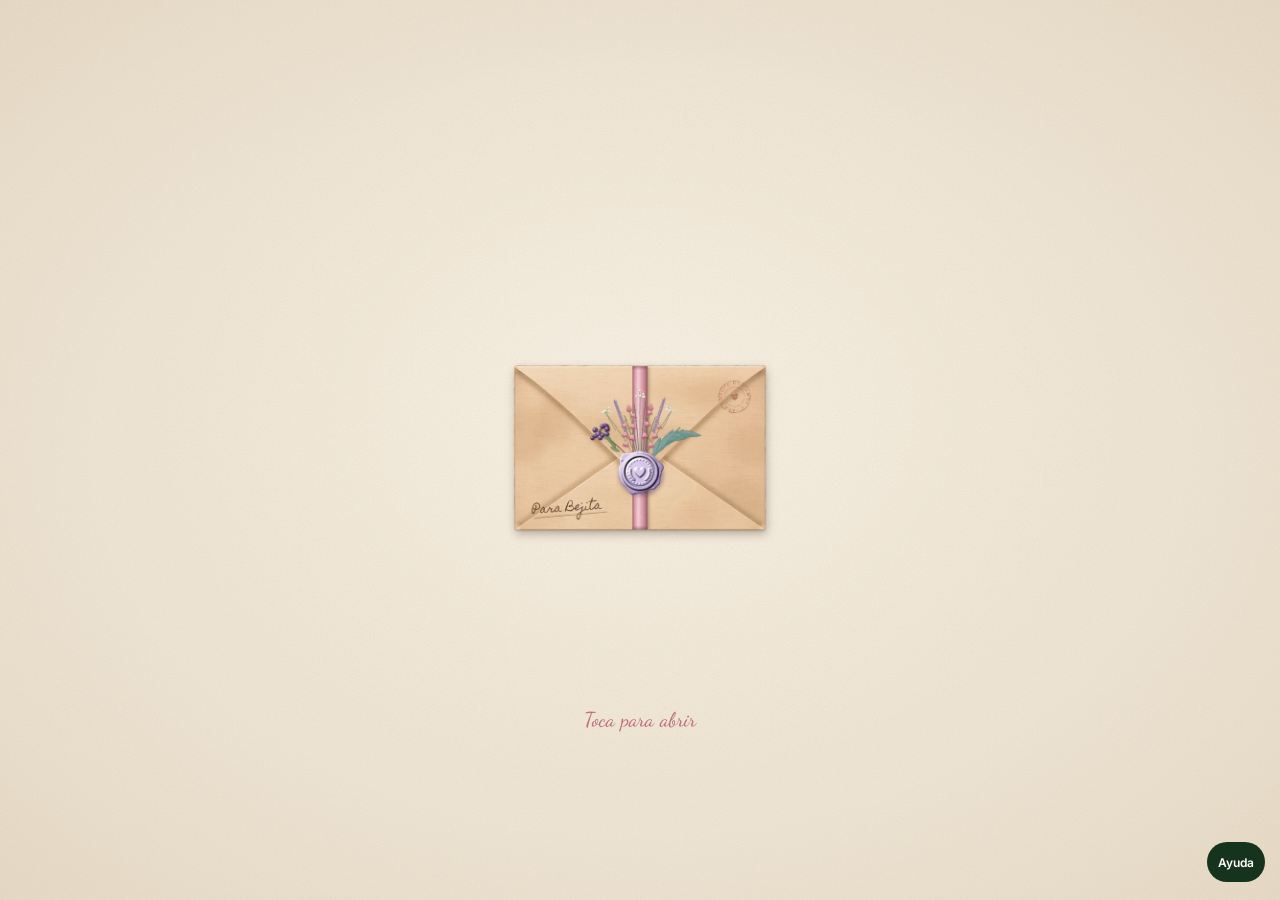
==== index.html @ 20ec3205 "Mixtape para Bejita: sitio listo y optimizado para teléfono Micrositio de regalo (HTML/CSS/JS sin co" ====
<!doctype html>
<html lang="es">
<head>
  <meta charset="utf-8">
  <meta name="viewport" content="width=device-width, initial-scale=1, viewport-fit=cover">
  <title>Canciones para ti</title>
  <meta name="description" content="Un mixtape para Bejita">
  <meta name="theme-color" content="#EFE5D3">
  <!-- Vista previa para WhatsApp y redes (los rastreadores no ejecutan JS, por eso va aquí) -->
  <meta property="og:type" content="website">
  <meta property="og:title" content="Canciones para ti 💌">
  <meta property="og:description" content="Un mixtape para Bejita">
  <meta property="og:image" content="img/og-image.jpg">
  <meta property="og:image:width" content="1200">
  <meta property="og:image:height" content="630">
  <link rel="icon" href="data:image/svg+xml,%3Csvg xmlns='http://www.w3.org/2000/svg' viewBox='0 0 32 32'%3E%3Cpath fill='%23F7A8C0' d='M16 28.5S3.5 21 3.5 11.8A6.8 6.8 0 0 1 16 8.1a6.8 6.8 0 0 1 12.5 3.7C28.5 21 16 28.5 16 28.5z'/%3E%3C/svg%3E">
  <link rel="stylesheet" href="css/styles.css">
</head>
<body data-screen="LOADING">

  <!-- MAIN: montada desde el inicio, debajo de todo -->
  <main class="main" id="main" inert aria-hidden="true">
    <div class="room" id="room" aria-hidden="true"></div>
    <section class="card" id="card" aria-labelledby="title">
      <div class="card__inner">
        <span class="arc arc--tl" aria-hidden="true"></span>
        <p class="eyebrow" id="eyebrow"></p>
        <h1 class="title" id="title"></h1>

        <div class="cassette" id="cassette" role="button" tabindex="0" aria-pressed="false">
          <!-- capas: interior (cinta) → carretes que giran → carcasa con el vidrio de la ventana -->
          <img class="cassette__inside" id="cassetteInside" alt="" decoding="async" draggable="false">
          <img class="reel reel--l" id="reelL" alt="" decoding="async" draggable="false">
          <img class="reel reel--r" id="reelR" alt="" decoding="async" draggable="false">
          <img class="cassette__img" id="cassetteImg" alt="" decoding="async" draggable="false">
        </div>

        <div class="bottom">
          <div class="tracks">
            <ol class="tracklist" id="tracklist"></ol>
            <p class="status" id="status" aria-live="polite"></p>
          </div>
          <div class="side">
            <aside class="note" aria-labelledby="noteLabel">
              <span class="washi" aria-hidden="true"></span>
              <p class="label note__label" id="noteLabel"></p>
              <div class="note__body" id="noteBody"></div>
            </aside>
          </div>
        </div>

        <!-- Secciones de amor: razones, futuro y promesa (se construyen desde config.js) -->
        <div class="love" id="love"></div>

        <div class="card__footer">
          <button class="finish" id="finish" type="button"></button>
        </div>
        <span class="arc arc--br" aria-hidden="true"></span>
      </div>
    </section>
  </main>

  <!-- ENVELOPE -->
  <section class="envelope" id="envelope" role="button" tabindex="-1">
    <div class="envelope__wrap" id="envWrap">
      <div class="envelope__float" id="envFloat">
        <img class="envelope__img envelope__img--closed" id="envClosed" alt="" decoding="async" draggable="false">
        <img class="envelope__img envelope__img--open" id="envOpen" alt="" decoding="async" draggable="false">
      </div>
    </div>
    <p class="tap tap--open" id="tapOpen" aria-hidden="true"></p>
  </section>

  <!-- Muro de flores (se crea y se destruye desde JS) -->
  <div class="wall-host" id="wallHost"></div>

  <!-- PANEL "Hay más aquí" -->
  <div class="panel" id="panel" role="dialog" aria-modal="true" hidden>
    <div class="panel__scroll" id="panelScroll">
      <button class="letter-card" id="letterCard" type="button">
        <span class="label letter-card__label" id="letterLabel"></span>
        <span class="letter-card__title" id="letterTitle"></span>
        <span class="letter-card__sub" id="letterSub"></span>
        <span class="letter-card__from" id="letterFrom"></span>
      </button>

      <div class="voice" id="voice" hidden>
        <button class="voice__btn" id="voiceBtn" type="button">
          <svg class="i-play" viewBox="0 0 10 12" width="12" height="14" aria-hidden="true"><path d="M0 0L10 6L0 12Z" fill="currentColor"/></svg>
          <svg class="i-pause" viewBox="0 0 10 12" width="12" height="14" aria-hidden="true"><rect width="3.4" height="12" rx="1" fill="currentColor"/><rect x="6.6" width="3.4" height="12" rx="1" fill="currentColor"/></svg>
        </button>
        <span class="voice__text">
          <span class="voice__title" id="voiceTitle"></span>
          <span class="voice__hint" id="voiceHint"></span>
        </span>
        <span class="wave" id="wave" aria-hidden="true"></span>
        <span class="voice__time" id="voiceTime">0:15</span>
      </div>

      <section class="bouquet" id="bouquet" aria-labelledby="bouquetTitle">
        <h2 class="bouquet__title" id="bouquetTitle"></h2>
        <p class="label bouquet__from" id="bouquetFrom"></p>
        <div class="bouquet__rise" id="bouquetRise">
          <img class="bouquet__img" id="bouquetImg" alt="" decoding="async" draggable="false">
        </div>
      </section>

      <section class="player" id="player">
        <img class="player__cover" id="playerCover" alt="" decoding="async">
        <div class="player__text">
          <p class="player__title" id="playerTitle"></p>
          <p class="player__artist" id="playerArtist"></p>
          <div class="player__progress">
            <div class="seek" id="seek" role="slider" tabindex="0" aria-valuemin="0" aria-valuemax="0" aria-valuenow="0">
              <span class="seek__fill" id="seekFill"></span>
            </div>
            <span class="player__time" id="playerTime">0:00</span>
          </div>
        </div>
        <div class="player__controls">
          <svg class="player__icon" viewBox="0 0 20 20" width="20" height="20" aria-hidden="true"><circle cx="10" cy="10" r="9" fill="none" stroke="#fff" stroke-width="1.4"/><path d="M6 10.4l2.6 2.5L14 7.6" fill="none" stroke="#fff" stroke-width="1.6" stroke-linecap="round" stroke-linejoin="round"/></svg>
          <svg class="player__icon" viewBox="0 0 20 20" width="20" height="20" aria-hidden="true"><circle cx="4" cy="10" r="1.7" fill="#fff"/><circle cx="10" cy="10" r="1.7" fill="#fff"/><circle cx="16" cy="10" r="1.7" fill="#fff"/></svg>
          <button class="player__play" id="playerPlay" type="button">
            <svg class="i-play" viewBox="0 0 10 12" width="11" height="13" aria-hidden="true"><path d="M0 0L10 6L0 12Z" fill="currentColor"/></svg>
            <svg class="i-pause" viewBox="0 0 10 12" width="11" height="13" aria-hidden="true"><rect width="3.4" height="12" rx="1" fill="currentColor"/><rect x="6.6" width="3.4" height="12" rx="1" fill="currentColor"/></svg>
          </button>
        </div>
        <svg class="player__badge" viewBox="0 0 14 14" width="14" height="14" aria-hidden="true"><path d="M5 10.6V2.4l7-1.4v8" fill="none" stroke="#fff" stroke-width="1.3" stroke-linejoin="round"/><ellipse cx="3.4" cy="10.8" rx="2" ry="1.6" fill="#fff"/><ellipse cx="10.4" cy="9.4" rx="2" ry="1.6" fill="#fff"/></svg>
      </section>

      <div class="video" id="video" hidden></div>
    </div>
  </div>

  <!-- Letra en español, sincronizada con la canción (se llena en js/letra.js) -->
  <section class="lyrics" id="lyrics" aria-live="off">
    <svg class="lyrics__note" viewBox="0 0 24 24" width="22" height="22" aria-hidden="true"><path d="M9 17.5V5.2l10-2v11.6" fill="none" stroke="currentColor" stroke-width="1.6" stroke-linejoin="round"/><ellipse cx="6.6" cy="17.6" rx="2.9" ry="2.3" fill="currentColor"/><ellipse cx="16.6" cy="15" rx="2.9" ry="2.3" fill="currentColor"/></svg>
    <p class="lyrics__text" id="lyricsText"></p>
    <p class="lyrics__echo" id="lyricsEcho"></p>
    <span class="lyrics__bar" id="lyricsBar" aria-hidden="true"></span>
  </section>

  <!-- Flotantes -->
  <button class="heart" id="heart" type="button" aria-haspopup="dialog" aria-controls="panel" aria-expanded="false">
    <svg viewBox="0 0 32 32" width="20" height="20" aria-hidden="true"><path fill="currentColor" d="M16 28.5S3.5 21 3.5 11.8A6.8 6.8 0 0 1 16 8.1a6.8 6.8 0 0 1 12.5 3.7C28.5 21 16 28.5 16 28.5z"/></svg>
  </button>
  <button class="pill" id="pill" type="button" aria-haspopup="dialog" aria-controls="panel"></button>
  <div class="help" id="help">
    <div class="help__bubble" id="helpBubble" role="tooltip" hidden></div>
    <button class="help__btn" id="helpBtn" type="button" aria-expanded="false" aria-controls="helpBubble"></button>
  </div>

  <!-- Modal de la carta -->
  <div class="modal" id="modal" role="dialog" aria-modal="true" aria-labelledby="modalTitle" hidden>
    <div class="modal__overlay" id="modalOverlay"></div>
    <article class="modal__sheet" id="modalSheet">
      <button class="modal__close" id="modalClose" type="button">
        <svg viewBox="0 0 16 16" width="16" height="16" aria-hidden="true"><path d="M3 3l10 10M13 3L3 13" stroke="currentColor" stroke-width="1.6" stroke-linecap="round"/></svg>
      </button>
      <h2 class="modal__title" id="modalTitle"></h2>
      <div class="modal__body" id="modalBody"></div>
      <p class="modal__sign" id="modalSign"></p>
    </article>
  </div>

  <script src="js/config.js"></script>
  <script src="js/letra.js"></script>
  <script src="js/vendor/gsap.min.js"></script>
  <script src="js/main.js"></script>
</body>
</html>
---- css/styles.css ----
/* ==========================================================================
   Canciones para ti — micrositio "mixtape"
   ========================================================================== */

/* Tipografías incluidas en el sitio (licencia OFL): carga rápida y sin depender de servidores externos */
@font-face {
  font-family: "Inter";
  font-style: normal;
  font-weight: 400 700;
  font-display: swap;
  src: url("../fonts/inter-var.woff2") format("woff2");
}
@font-face {
  font-family: "Newsreader";
  font-style: normal;
  font-weight: 500 600;
  font-display: swap;
  src: url("../fonts/newsreader.woff2") format("woff2");
}
@font-face {
  font-family: "Newsreader";
  font-style: italic;
  font-weight: 400;
  font-display: swap;
  src: url("../fonts/newsreader-italic.woff2") format("woff2");
}
@font-face {
  font-family: "Dancing Script";
  font-style: normal;
  font-weight: 500;
  font-display: swap;
  src: url("../fonts/dancing-script-500.woff2") format("woff2");
}

:root {
  /* Pantalla del sobre */
  --c-envelope-bg:     #EFE5D3;
  --c-tap:             #B5536A;

  /* Tarjeta de papel */
  --c-paper:           #FCF3E1;
  --c-paper-lines:     rgba(150, 120, 80, .035);
  --c-ink:             #1F2A22;
  --c-ink-soft:        #6E665C;
  --c-rule:            #E6DDCB;
  --c-note:            #FAE9BF;
  --c-washi:           #FEF0D6;
  --c-green:           #1F3A2A;
  --c-green-help:      #16331D;

  /* Botones flotantes */
  --c-heart-bg:        #5A1D2E;
  --c-heart-icon:      #F7A8C0;
  --c-pill:            #F9CEDB;
  --c-pill-text:       #4A2A33;

  /* Panel lateral */
  --c-panel-frame:     #312324;
  --c-panel-card:      #ECE2D5;
  --c-panel-card-edge: #D9CDBC;
  --c-panel-pill:      #F2E8D9;
  --c-wave-on:         #2E4A36;
  --c-wave-off:        #C9CDBB;
  --c-plum-center:     #402033;
  --c-plum-edge:       #170717;
  --c-plum-sub:        #A88C99;
  --c-player:          #0E5468;

  /* Sombras */
  --sh-card:   0 0 40px rgba(120, 70, 60, .15);
  --sh-panel:  0 24px 60px rgba(20, 8, 12, .45);
  --sh-float:  0 4px 12px rgba(60, 20, 30, .30);
  --sh-note:   0 2px 6px rgba(120, 90, 40, .10);

  /* Hover: fondo 8% más claro */
  --c-green-hover:      #314A3B;
  --c-green-help-hover: #28432F;

  --focus: #E58FAA;

  --f-serif:  "Newsreader", "Source Serif 4", Georgia, "Times New Roman", serif;
  --f-sans:   "Inter", system-ui, -apple-system, "Segoe UI", Roboto, sans-serif;
  --f-script: "Dancing Script", "Brush Script MT", cursive;

  /* Ruido SVG (feTurbulence, baseFrequency .9) a distintas opacidades */
  --noise-paper: url("data:image/svg+xml,%3Csvg xmlns='http://www.w3.org/2000/svg' width='180' height='180'%3E%3Cfilter id='n'%3E%3CfeTurbulence type='fractalNoise' baseFrequency='0.9' numOctaves='2' stitchTiles='stitch'/%3E%3CfeColorMatrix values='0 0 0 0 0 0 0 0 0 0 0 0 0 0 0 0 0 0 2.2 -0.6'/%3E%3C/filter%3E%3Crect width='100%25' height='100%25' filter='url(%23n)' opacity='0.03'/%3E%3C/svg%3E");
  --noise-note:  url("data:image/svg+xml,%3Csvg xmlns='http://www.w3.org/2000/svg' width='180' height='180'%3E%3Cfilter id='n'%3E%3CfeTurbulence type='fractalNoise' baseFrequency='0.9' numOctaves='2' stitchTiles='stitch'/%3E%3CfeColorMatrix values='0 0 0 0 0 0 0 0 0 0 0 0 0 0 0 0 0 0 2.2 -0.6'/%3E%3C/filter%3E%3Crect width='100%25' height='100%25' filter='url(%23n)' opacity='0.04'/%3E%3C/svg%3E");
  --noise-env:   url("data:image/svg+xml,%3Csvg xmlns='http://www.w3.org/2000/svg' width='180' height='180'%3E%3Cfilter id='n'%3E%3CfeTurbulence type='fractalNoise' baseFrequency='0.9' numOctaves='2' stitchTiles='stitch'/%3E%3CfeColorMatrix values='0 0 0 0 0 0 0 0 0 0 0 0 0 0 0 0 0 0 2.2 -0.6'/%3E%3C/filter%3E%3Crect width='100%25' height='100%25' filter='url(%23n)' opacity='0.025'/%3E%3C/svg%3E");

  --safe-b: env(safe-area-inset-bottom, 0px);
}

*, *::before, *::after { box-sizing: border-box; }

html, body { height: 100%; }

body {
  margin: 0;
  height: 100vh;
  height: 100dvh;
  overflow: hidden;
  background: var(--c-envelope-bg);
  color: var(--c-ink);
  font-family: var(--f-sans);
  -webkit-font-smoothing: antialiased;
  -webkit-tap-highlight-color: transparent;
  text-rendering: optimizeLegibility;
}

button {
  font: inherit;
  color: inherit;
  background: none;
  border: 0;
  padding: 0;
  margin: 0;
  cursor: pointer;
}

img { display: block; max-width: 100%; user-select: none; -webkit-user-drag: none; }

p { margin: 0; }

[hidden] { display: none !important; }

:focus { outline: none; }
:focus-visible { outline: 2px solid var(--focus); outline-offset: 2px; }

.label {
  font-family: var(--f-sans);
  font-weight: 600;
  font-size: 11px;
  letter-spacing: .18em;
  text-transform: uppercase;
}

.tap {
  margin: 0;
  font-family: var(--f-script);
  font-weight: 500;
  font-size: 20px;
  letter-spacing: .01em;
  white-space: nowrap;
  pointer-events: none;
}

/* ==========================================================================
   MAIN
   ========================================================================== */

.main {
  position: fixed;
  inset: 0;
  z-index: 1;
}

.room {
  position: fixed;
  inset: 0;
  background-color: #F0CBC0;
  background-size: cover;
  background-position: center;
  background-repeat: no-repeat;
}
.room::after {
  content: "";
  position: absolute;
  inset: 0;
  background: rgba(250, 225, 215, .08);
}

.card {
  position: fixed;
  top: 0;
  bottom: 0;
  left: 50%;
  translate: -50% 0;
  width: clamp(340px, 45vw, 720px);
  border-radius: 14px;
  background: var(--c-paper);
  box-shadow: var(--sh-card);
  overflow-y: auto;
  overflow-x: hidden;
  overscroll-behavior: contain;
  scrollbar-width: none;
  -webkit-overflow-scrolling: touch;
}
.card::-webkit-scrollbar { display: none; }

.card__inner {
  position: relative;
  min-height: 100%;
  overflow: hidden;
  /* abajo deja sitio a la franja de la letra: el botón final nunca queda tapado */
  padding: 6vh 5% calc(4vh + 84px);
  background:
    var(--noise-paper),
    repeating-linear-gradient(0deg, var(--c-paper-lines) 0 1px, transparent 1px 4px),
    radial-gradient(ellipse at 50% 0%, rgba(255, 252, 244, .9), rgba(255, 252, 244, 0) 60%),
    var(--c-paper);
}

.arc {
  position: absolute;
  width: 20%;
  aspect-ratio: 1;
  border: 1px solid var(--c-rule);
  border-radius: 50%;
  pointer-events: none;
}
.arc--tl { left: 0; top: 0; translate: -50% -50%; }
.arc--br { right: 0; bottom: 0; translate: 50% 50%; }

.eyebrow {
  position: relative;
  font-family: var(--f-sans);
  font-weight: 600;
  font-size: 11px;
  letter-spacing: .22em;
  text-transform: uppercase;
  color: var(--c-ink);
}

.title {
  position: relative;
  margin: 10px 0 0;
  font-family: var(--f-serif);
  font-weight: 500;
  font-size: clamp(36px, 3.2vw, 46px);
  letter-spacing: -.01em;
  line-height: 1.05;
  color: var(--c-ink);
}

/* Casete */
.cassette {
  position: relative;
  width: 70%;
  aspect-ratio: 1.36;
  margin: 22px auto 0;
  cursor: pointer;
  border-radius: 3.3% / 4.5%;
}
/* sombra en su propia capa (un filtro sobre el casete se recalcularía con cada vuelta de los carretes) */
.cassette::before {
  content: "";
  position: absolute;
  inset: 4% 3% 0;
  border-radius: inherit;
  box-shadow: 0 18px 28px -10px rgba(70, 60, 40, .42), 0 6px 12px -6px rgba(70, 60, 40, .22);
  pointer-events: none;
}
.cassette__img,
.cassette__inside {
  position: absolute;
  inset: 0;
  width: 100%;
  height: 100%;
  pointer-events: none;
}
.reel {
  position: absolute;
  top: 43%;
  width: 12.5%;
  aspect-ratio: 1;
  translate: -50% -50%;
  pointer-events: none;
  will-change: transform;
}
.reel--l { left: 33.5%; }
.reel--r { left: 66.5%; }

/* Bloque inferior */
.bottom {
  position: relative;
  margin-top: 36px;
  display: grid;
  grid-template-columns: 1.15fr .95fr;
  column-gap: 6%;
  align-items: start;
}

.tracklist {
  list-style: none;
  margin: 0;
  padding: 0;
  border-top: 1px solid var(--c-rule);
  border-bottom: 1px solid var(--c-rule);
}

.track {
  display: grid;
  grid-template-columns: 34px 1fr 36px;
  align-items: center;
  height: 60px;
  cursor: pointer;
}
.track + .track { border-top: 1px solid var(--c-rule); }

.track__n {
  font-family: var(--f-serif);
  font-style: italic;
  font-weight: 400;
  font-size: 17px;
  color: var(--c-ink);
}
.track__text { display: flex; flex-direction: column; gap: 2px; min-width: 0; }
.track__title {
  font-weight: 600;
  font-size: 14px;
  color: var(--c-ink);
  white-space: nowrap;
  overflow: hidden;
  text-overflow: ellipsis;
}
.track__artist {
  font-weight: 400;
  font-size: 12px;
  color: var(--c-ink-soft);
  white-space: nowrap;
  overflow: hidden;
  text-overflow: ellipsis;
}

.track__btn {
  width: 36px;
  height: 36px;
  border-radius: 50%;
  border: 1px solid var(--c-rule);
  display: grid;
  place-items: center;
  color: var(--c-ink);
  transition: background-color 150ms ease, border-color 150ms ease, color 150ms ease;
}
.track__btn .i-play { margin-left: 1px; }

.i-pause { display: none; }
.is-playing .i-play { display: none; }
.is-playing .i-pause { display: block; }

@media (hover: hover) {
  .track:hover .track__btn {
    background: var(--c-green);
    border-color: transparent;
    color: #fff;
  }
}
.track.is-playing .track__btn {
  background: var(--c-green);
  border-color: transparent;
  color: #fff;
}

.status {
  margin-top: 14px;
  font-weight: 500;
  font-size: 11px;
  color: var(--c-ink);
}

/* Nota adhesiva */
.side { display: flex; flex-direction: column; align-items: flex-start; }

.note {
  position: relative;
  width: 100%;
  padding: 22px 24px;
  border-radius: 2px 2px 2px 2px / 2px 2px 6px 2px;
  background:
    var(--noise-note),
    linear-gradient(170deg, rgba(255, 250, 230, .55), rgba(255, 250, 230, 0) 45%),
    linear-gradient(0deg, rgba(196, 150, 70, .08), rgba(196, 150, 70, 0) 30%),
    var(--c-note);
  box-shadow: var(--sh-note), inset 0 1px 0 rgba(255, 255, 255, .6);
}
/* esquina inferior derecha apenas levantada */
.note::after {
  content: "";
  position: absolute;
  right: 0;
  bottom: 0;
  width: 26px;
  height: 26px;
  background: linear-gradient(135deg, rgba(255, 255, 255, 0) 50%, rgba(214, 178, 106, .28) 50%, rgba(255, 244, 214, .9) 100%);
  border-radius: 0 0 2px 0;
  box-shadow: -2px -2px 5px rgba(150, 110, 40, .1);
  pointer-events: none;
}
.washi {
  position: absolute;
  top: -7px;
  left: 50%;
  translate: -50% 0;
  rotate: -1.5deg;
  width: 34%;
  height: 14px;
  background:
    repeating-linear-gradient(-45deg, rgba(232, 160, 176, .28) 0 2px, rgba(255, 255, 255, 0) 2px 7px),
    linear-gradient(180deg, rgba(255, 255, 255, .5), rgba(255, 255, 255, 0) 60%),
    var(--c-washi);
  opacity: .8;
  box-shadow: 0 1px 2px rgba(120, 90, 40, .08);
  clip-path: polygon(0 0, 100% 0, 96% 25%, 100% 50%, 96% 75%, 100% 100%, 0 100%, 4% 75%, 0 50%, 4% 25%);
}
.note__label { color: var(--c-ink); margin-bottom: 12px; }
.note__body p {
  font-family: var(--f-serif);
  font-style: italic;
  font-weight: 400;
  font-size: 20px;
  line-height: 1.45;
  color: var(--c-ink);
}
.note__body p + p { margin-top: 1.45em; }

.finish {
  margin-top: 24px;
  padding: 12px 22px;
  border-radius: 999px;
  background: var(--c-green);
  color: #fff;
  font-weight: 600;
  font-size: 11px;
  letter-spacing: .15em;
  text-transform: uppercase;
  transition: background-color 150ms ease;
}
@media (hover: hover) {
  .finish:hover { background: var(--c-green-hover); }
}

/* ==========================================================================
   ENVELOPE
   ========================================================================== */

.envelope {
  position: fixed;
  inset: 0;
  z-index: 20;
  background:
    var(--noise-env),
    radial-gradient(ellipse at 50% 46%, rgba(255, 250, 240, .55), rgba(255, 250, 240, 0) 55%),
    radial-gradient(ellipse at 50% 50%, rgba(160, 120, 80, 0) 60%, rgba(160, 120, 80, .1) 100%),
    var(--c-envelope-bg);
  cursor: pointer;
}
.envelope:focus-visible { outline-offset: -6px; }

.envelope__wrap {
  position: absolute;
  left: 50%;
  top: 49%;
  translate: -50% -50%;
  /* la especificación original usaba clamp(140px, 13.7vw, 240px); se agrandó para que se luzca el detalle */
  width: clamp(200px, 24vw, 420px);
  aspect-ratio: 4 / 3;
  opacity: 0;
}
.envelope__float { position: relative; width: 100%; height: 100%; }
.envelope__img { position: absolute; left: 0; width: 100%; pointer-events: none; }
.envelope__img--closed { top: 0; height: 100%; }
/* el sobre abierto es más alto (solapa levantada): comparte ancho y base con el cerrado */
.envelope__img--open { bottom: 0; height: auto; opacity: 0; }

.tap--open {
  position: absolute;
  left: 50%;
  top: 80%;
  translate: -50% -50%;
  color: var(--c-tap);
  opacity: 0;
}

/* ==========================================================================
   FLOWER WALL
   ========================================================================== */

.wall {
  position: fixed;
  inset: 0;
  z-index: 30;
  overflow: hidden;
  cursor: default;
}
.wall[role="button"] { cursor: pointer; }
.wall:focus-visible { outline-offset: -6px; }
.wall__inner { position: absolute; inset: 0; }
/* fondo rosado que cubre los huecos entre flores; se anima solo su opacidad (sin repintar) */
.wall__bg { position: absolute; inset: 0; background: rgb(231, 180, 188); opacity: 0; pointer-events: none; }
.flower {
  position: absolute;
  max-width: none;
  pointer-events: none;
}

.tap--reveal {
  position: absolute;
  left: 50%;
  top: 82%;
  translate: -50% -50%;
  z-index: 200;
  color: rgba(255, 255, 255, .8);
  /* sombra de la especificación + un contorno suave para que se lea sobre los pétalos */
  text-shadow: 0 1px 6px rgba(120, 40, 60, .35), 0 0 2px rgba(110, 30, 55, .55), 0 1px 12px rgba(110, 30, 55, .35);
  opacity: 0;
}

.wall__finale {
  position: absolute;
  left: 50%;
  top: 50%;
  translate: -50% -50%;
  z-index: 200;
  width: max-content;
  max-width: 90vw;
  text-align: center;
  color: #fff;
  font-family: var(--f-script);
  font-weight: 500;
  text-shadow: 0 0 2px rgba(100, 25, 50, .6), 0 1px 6px rgba(120, 40, 60, .5), 0 2px 22px rgba(90, 30, 50, .5);
  pointer-events: none;
  opacity: 0;
}
.wall__finale-1 { font-size: 34px; line-height: 1.2; }
.wall__finale-2 { margin-top: 6px; font-size: 18px; }

/* ==========================================================================
   LETRA SINCRONIZADA
   ========================================================================== */

.lyrics {
  position: fixed;
  left: 50%;
  bottom: calc(26px + var(--safe-b));
  translate: -50% 0;
  z-index: 35;
  width: min(600px, 42vw);
  min-height: 64px;
  display: grid;
  grid-template-columns: 24px 1fr;
  align-items: center;
  column-gap: 14px;
  padding: 14px 24px 18px 18px;
  border-radius: 14px;
  background:
    radial-gradient(ellipse at 22% 0%, rgba(231, 169, 186, .22), rgba(231, 169, 186, 0) 55%),
    radial-gradient(ellipse at 50% 120%, #2A1222, var(--c-plum-center) 70%);
  box-shadow:
    0 18px 40px rgba(30, 8, 18, .32),
    0 2px 6px rgba(30, 8, 18, .2),
    inset 0 0 0 1px rgba(233, 200, 142, .3),
    inset 0 1px 0 rgba(255, 255, 255, .08);
  color: #F6E9DF;
  opacity: 0;
  visibility: hidden;
  pointer-events: none;
}
/* filete dorado interior, como un marbete */
.lyrics::before {
  content: "";
  position: absolute;
  inset: 5px;
  border-radius: 10px;
  border: 1px solid rgba(233, 200, 142, .16);
  pointer-events: none;
}
.lyrics__note { grid-row: 1 / span 2; color: #E9C08E; opacity: .9; }
.lyrics__text { grid-column: 2; }
/* eco / coro: segunda línea, más pequeña y dorada */
.lyrics__echo {
  grid-column: 2;
  margin: 3px 0 0;
  font-family: var(--f-serif);
  font-style: italic;
  font-size: clamp(14px, 1.1vw, 16px);
  line-height: 1.3;
  color: rgba(233, 200, 142, .9);
  letter-spacing: .01em;
}
.lyrics__echo:empty { display: none; }
.lyrics__text {
  margin: 0;
  font-family: var(--f-serif);
  font-style: italic;
  font-weight: 400;
  font-size: clamp(17px, 1.45vw, 21px);
  line-height: 1.35;
  text-wrap: balance;
  /* el verso se "entinta" de izquierda a derecha mientras suena (--p lo mueve el JS) */
  background: linear-gradient(90deg, #FFF8F0 var(--p, 0%), rgba(246, 233, 223, .46) calc(var(--p, 0%) + 10%));
  -webkit-background-clip: text;
  background-clip: text;
  color: transparent;
  text-shadow: none;
  /* capa propia: al entintarse solo se repinta el verso, no la sombra ni el fondo de la franja */
  will-change: transform;
}
.lyrics__bar {
  position: absolute;
  left: 20px;
  right: 20px;
  bottom: 9px;
  height: 2px;
  border-radius: 2px;
  background: linear-gradient(90deg, #E7A9BA, #E9C88E);
  transform-origin: left center;
  transform: scaleX(0);
  opacity: .85;
}
.lyrics.is-paused .lyrics__text,
.lyrics.is-paused .lyrics__bar { opacity: .55; }

/* ==========================================================================
   FLOTANTES
   ========================================================================== */

.heart {
  position: fixed;
  left: 2%;
  bottom: calc(3.5% + var(--safe-b));
  z-index: 50;
  width: 48px;
  height: 48px;
  border-radius: 50%;
  display: grid;
  place-items: center;
  background: radial-gradient(circle at 35% 30%, #74304A, var(--c-heart-bg) 60%);
  color: var(--c-heart-icon);
  box-shadow: var(--sh-float), inset 0 1px 0 rgba(255, 255, 255, .14);
  opacity: 0;
  visibility: hidden;
  transition: scale 150ms ease;
}

.pill {
  position: fixed;
  left: calc(2% + 48px + 12px);
  bottom: calc(3.5% + 1px + var(--safe-b));
  z-index: 50;
  width: 188px;
  height: 46px;
  border-radius: 999px;
  background: linear-gradient(180deg, #FBD9E3, var(--c-pill));
  color: var(--c-pill-text);
  font-weight: 600;
  font-size: 12px;
  text-align: center;
  box-shadow: 0 3px 10px rgba(60, 20, 30, .14), inset 0 1px 0 rgba(255, 255, 255, .6);
  opacity: 0;
  visibility: hidden;
  transition: filter 150ms ease;
}

.help {
  position: fixed;
  right: 1.2%;
  bottom: calc(2% + var(--safe-b));
  z-index: 60;
}
.help__btn {
  width: 58px;
  height: 40px;
  border-radius: 999px;
  background: var(--c-green-help);
  color: #fff;
  font-weight: 600;
  font-size: 12px;
  transition: background-color 150ms ease;
}
.help__bubble {
  position: absolute;
  right: 0;
  bottom: calc(100% + 10px);
  width: 220px;
  padding: 10px 12px;
  border-radius: 10px;
  background: var(--c-paper);
  color: var(--c-ink);
  font-size: 12px;
  line-height: 1.45;
  box-shadow: 0 6px 20px rgba(40, 20, 20, .18);
}

@media (hover: hover) {
  .heart:hover { scale: 1.06; }
  .pill:hover { filter: brightness(1.03); }
  .help__btn:hover { background: var(--c-green-help-hover); }
}

/* ==========================================================================
   PANEL
   ========================================================================== */

.panel {
  position: fixed;
  left: 2%;
  top: 21%;
  z-index: 40;
  width: clamp(280px, 27.5vw, 400px);
  height: 69vh;
  padding: 8px;
  border-radius: 18px;
  background: linear-gradient(160deg, #3C2B2D, var(--c-panel-frame) 40%, #2A1D1E);
  box-shadow: var(--sh-panel), inset 0 1px 0 rgba(255, 255, 255, .09), inset 0 0 0 1px rgba(255, 255, 255, .04);
}
.panel__scroll {
  position: relative;
  height: 100%;
  display: flex;
  flex-direction: column;
  gap: 8px;
  overflow-y: auto;
  overscroll-behavior: contain;
  scrollbar-width: none;
  border-radius: 14px;
}
.panel__scroll::-webkit-scrollbar { display: none; }
.panel__scroll > * { flex-shrink: 0; }

/* Bloque 1 — Carta */
.letter-card {
  display: flex;
  flex-direction: column;
  align-items: center;
  width: 100%;
  margin-bottom: 3px;
  padding: 18px 20px;
  border-radius: 14px;
  background:
    var(--noise-note),
    linear-gradient(180deg, rgba(255, 255, 255, .35), rgba(255, 255, 255, 0) 50%),
    var(--c-panel-card);
  box-shadow: 0 3px 0 var(--c-panel-card-edge), inset 0 1px 0 rgba(255, 255, 255, .6);
  text-align: center;
}
.letter-card__label { color: var(--c-ink-soft); }
.letter-card__title {
  margin-top: 6px;
  font-family: var(--f-serif);
  font-weight: 600;
  font-size: 20px;
  color: var(--c-ink);
}
.letter-card__sub {
  margin-top: 4px;
  font-family: var(--f-serif);
  font-style: italic;
  font-size: 15px;
  line-height: 1.35;
  color: var(--c-ink);
}
.letter-card__from {
  align-self: flex-end;
  margin-top: 10px;
  font-size: 11px;
  color: var(--c-ink-soft);
}

/* Bloque 2 — Nota de voz */
.voice {
  display: flex;
  align-items: center;
  height: 64px;
  margin-bottom: 3px;
  padding: 10px;
  border-radius: 999px;
  background: var(--c-panel-pill);
  box-shadow: 0 3px 0 var(--c-panel-card-edge);
}
.voice__btn {
  flex: none;
  width: 44px;
  height: 44px;
  border-radius: 50%;
  display: grid;
  place-items: center;
  background: var(--c-green);
  color: #fff;
}
.voice__btn .i-play { margin-left: 2px; }
.voice__text { display: flex; flex-direction: column; margin-left: 12px; min-width: 0; }
.voice__title { font-family: var(--f-serif); font-weight: 600; font-size: 16px; color: var(--c-ink); white-space: nowrap; }
.voice__hint { font-family: var(--f-serif); font-style: italic; font-size: 11px; color: var(--c-ink-soft); }
.wave {
  flex: 1;
  display: flex;
  align-items: center;
  justify-content: center;
  gap: 2px;
  min-width: 0;
  margin: 0 10px;
  overflow: hidden;
}
.wave__bar { flex: none; width: 3px; border-radius: 2px; background: var(--c-wave-off); }
.wave__bar.is-on { background: var(--c-wave-on); }
.voice__time { flex: none; margin-right: 6px; font-weight: 500; font-size: 12px; color: var(--c-ink); }

/* Bloque 3 — Ramo */
.bouquet {
  position: relative;
  height: 420px;
  min-height: 280px;
  overflow: hidden;
  border-radius: 14px;
  padding-top: 18px;
  text-align: center;
  background: radial-gradient(ellipse at 50% 40%, var(--c-plum-center) 0%, #2A1222 55%, var(--c-plum-edge) 100%);
}
.bouquet__title {
  position: relative;
  z-index: 2;
  margin: 0;
  font-family: var(--f-serif);
  font-weight: 600;
  font-size: 18px;
  color: #F3E6E9;
}
.bouquet__from { position: relative; z-index: 2; margin-top: 4px; color: var(--c-plum-sub); }
.bouquet__rise {
  position: absolute;
  inset: 0;
  padding-top: 52px;
  display: flex;
  align-items: center;
  justify-content: center;
  pointer-events: none;
}
.bouquet__img { height: 72%; width: 100%; max-width: 92%; object-fit: contain; }

/* Bloque 4 — Reproductor */
.player {
  position: relative;
  display: grid;
  grid-template-columns: 60px minmax(0, 1fr) auto;
  align-items: center;
  column-gap: 10px;
  height: 84px;
  padding: 12px;
  border-radius: 14px;
  background: linear-gradient(180deg, #146279, var(--c-player) 55%, #0B4A5C);
  box-shadow: inset 0 1px 0 rgba(255, 255, 255, .1);
  color: #fff;
}
.player__cover { box-shadow: 0 2px 6px rgba(0, 20, 30, .35); }
.player__cover { width: 60px; height: 60px; border-radius: 4px; object-fit: cover; }
.player__text { min-width: 0; }
.player__title { font-weight: 700; font-size: 14px; white-space: nowrap; overflow: hidden; text-overflow: ellipsis; padding-right: 14px; }
.player__artist { font-weight: 400; font-size: 12px; color: rgba(255, 255, 255, .72); white-space: nowrap; overflow: hidden; text-overflow: ellipsis; }
.player__progress { display: flex; align-items: center; gap: 8px; margin-top: 8px; }
.seek {
  position: relative;
  flex: 1;
  height: 3px;
  border-radius: 2px;
  background: rgba(255, 255, 255, .25);
  cursor: pointer;
  touch-action: none;
}
.seek::before { content: ""; position: absolute; left: 0; right: 0; top: -9px; bottom: -9px; }
.seek__fill {
  position: absolute;
  inset: 0;
  border-radius: 2px;
  background: #fff;
  transform-origin: left center;
  transform: scaleX(0);
}
.player__time { flex: none; font-weight: 500; font-size: 11px; font-variant-numeric: tabular-nums; }
.player__controls { display: flex; align-items: center; gap: 8px; }
.player__icon { flex: none; opacity: .9; }
.player__play {
  flex: none;
  width: 34px;
  height: 34px;
  border-radius: 50%;
  display: grid;
  place-items: center;
  background: radial-gradient(circle at 40% 30%, #FFFFFF, #E9F1F3);
  color: var(--c-player);
  box-shadow: 0 2px 6px rgba(0, 20, 30, .3);
}
.player__play .i-play { margin-left: 2px; }
.player__badge { position: absolute; top: 7px; right: 9px; opacity: .9; }

/* Bloque 5 — Video */
.video {
  padding: 3px;
  border-radius: 14px;
  background: #5C4F52;
}
.video iframe {
  display: block;
  width: 100%;
  aspect-ratio: 16 / 9;
  border: 0;
  border-radius: 11px;
}

/* ==========================================================================
   MODAL DE LA CARTA
   ========================================================================== */

.modal {
  position: fixed;
  inset: 0;
  z-index: 70;
  display: grid;
  place-items: center;
  padding: 16px;
}
.modal__overlay { position: absolute; inset: 0; background: rgba(30, 15, 20, .45); }
.modal__sheet {
  position: relative;
  --px: 40px;
  --pb: 40px;
  width: min(560px, 100%);
  max-height: 80vh;
  max-height: 80dvh;
  overflow-y: auto;
  overscroll-behavior: contain;
  padding: 44px var(--px) var(--pb);
  border-radius: 6px;
  background:
    var(--noise-paper),
    repeating-linear-gradient(0deg, var(--c-paper-lines) 0 1px, transparent 1px 4px),
    var(--c-paper);
  box-shadow: 0 24px 60px rgba(30, 10, 15, .35);
  scrollbar-width: thin;
}
.modal__close {
  position: absolute;
  top: 10px;
  right: 10px;
  width: 44px;
  height: 44px;
  border-radius: 50%;
  display: grid;
  place-items: center;
  color: var(--c-ink-soft);
  transition: color 150ms ease, background-color 150ms ease;
}
@media (hover: hover) {
  .modal__close:hover { color: var(--c-ink); background: rgba(31, 42, 34, .06); }
}
.modal__title {
  margin: 0 0 20px;
  font-family: var(--f-serif);
  font-weight: 600;
  font-size: 28px;
  line-height: 1.15;
  color: var(--c-ink);
}
.modal__body p {
  font-family: var(--f-serif);
  font-size: 19px;
  line-height: 1.6;
  color: var(--c-ink);
  white-space: pre-line;
}
.modal__body p + p { margin-top: 1em; }
.modal__sign {
  margin-top: 24px;
  text-align: right;
  font-family: var(--f-serif);
  font-style: italic;
  font-size: 19px;
  color: var(--c-ink);
}

/* ==========================================================================
   SECCIONES DE AMOR
   ========================================================================== */

.love {
  position: relative;
  margin-top: 64px;
  display: flex;
  flex-direction: column;
  gap: 72px;
}
.love-sec { position: relative; text-align: center; }
.love-sec > .label { color: var(--c-ink-soft); }
.love-title {
  margin: 8px 0 0;
  font-family: var(--f-serif);
  font-weight: 500;
  font-size: clamp(27px, 2.2vw, 32px);
  line-height: 1.1;
  letter-spacing: -.005em;
  color: var(--c-ink);
}
.love-hint {
  margin-top: 12px;
  font-family: var(--f-serif);
  font-style: italic;
  font-size: 15px;
  color: var(--c-ink-soft);
}
.ornament { display: block; width: 180px; height: 22px; margin: 0 auto 16px; color: #C9A27A; }

/* Razones: frasco + nota */
.reasons {
  margin-top: 28px;
  display: grid;
  grid-template-columns: .9fr 1.1fr;
  column-gap: 6%;
  align-items: center;
}
.jar {
  justify-self: center;
  width: 100%;
  max-width: 250px;
  transform-origin: 50% 92%;
}
.jar img {
  width: 100%;
  height: auto;
  filter: drop-shadow(0 12px 16px rgba(80, 30, 40, .16));
  transition: transform 200ms ease;
}
@media (hover: hover) {
  .jar:hover img { transform: translateY(-4px) rotate(-1.5deg); }
}
.reasons__col { display: flex; flex-direction: column; align-items: flex-start; }
.reason-card {
  position: relative;
  width: 100%;
  min-height: 188px;
  padding: 34px 28px 34px;
  text-align: left;
  border-radius: 3px;
  background:
    var(--noise-note),
    linear-gradient(180deg, #FFFDF7, #FAF0DE);
  box-shadow: 0 12px 26px rgba(120, 80, 50, .14), 0 1px 2px rgba(120, 80, 50, .12);
  rotate: 1.2deg;
  transform-origin: 50% 0;
}
.reason-card::before {
  content: "";
  position: absolute;
  left: 0;
  right: 0;
  top: 50%;
  height: 1px;
  background: linear-gradient(90deg, rgba(160, 120, 80, 0), rgba(160, 120, 80, .28), rgba(160, 120, 80, 0));
}
.reason-card__tape {
  position: absolute;
  top: -9px;
  left: 50%;
  width: 92px;
  height: 18px;
  translate: -50% 0;
  rotate: -3deg;
  background:
    repeating-linear-gradient(-45deg, rgba(232, 160, 176, .35) 0 3px, rgba(255, 255, 255, 0) 3px 8px),
    var(--c-washi);
  opacity: .9;
  clip-path: polygon(0 0, 100% 0, 96% 25%, 100% 50%, 96% 75%, 100% 100%, 0 100%, 4% 75%, 0 50%, 4% 25%);
}
.reason-card__n {
  display: block;
  min-height: 18px;
  font-family: var(--f-serif);
  font-style: italic;
  font-size: 15px;
  color: #B5536A;
}
.reason-card__text {
  margin-top: 8px;
  font-family: var(--f-serif);
  font-style: italic;
  font-size: clamp(19px, 1.55vw, 23px);
  line-height: 1.42;
  color: var(--c-ink);
}
.reason-card__count {
  position: absolute;
  right: 18px;
  bottom: 13px;
  font-weight: 600;
  font-size: 11px;
  letter-spacing: .18em;
  color: var(--c-ink-soft);
}
.reason-btn {
  margin-top: 18px;
  min-height: 40px;
  padding: 0 18px;
  border-radius: 999px;
  border: 1px solid var(--c-rule);
  color: var(--c-ink);
  font-weight: 600;
  font-size: 11px;
  letter-spacing: .12em;
  text-transform: uppercase;
  transition: background-color 150ms ease, color 150ms ease, border-color 150ms ease;
}
@media (hover: hover) {
  .reason-btn:hover { background: var(--c-green); border-color: transparent; color: #fff; }
}
.flying-note {
  position: fixed;
  z-index: 36;
  width: 46px;
  height: 28px;
  border-radius: 3px;
  background: linear-gradient(90deg, #FBE3E8 50%, #F2C3CE 50%);
  box-shadow: 0 4px 10px rgba(90, 40, 50, .25);
  pointer-events: none;
}

/* Futuro: línea del tiempo */
.timeline {
  position: relative;
  max-width: 520px;
  margin: 34px auto 0;
  padding: 0;
  list-style: none;
  text-align: left;
}
.timeline::before {
  content: "";
  position: absolute;
  left: 21px;
  top: 10px;
  bottom: 28px;
  width: 2px;
  border-radius: 2px;
  background: linear-gradient(180deg, rgba(231, 169, 186, .15), #E7A9BA 18%, #E9C88E 82%, rgba(233, 200, 142, .15));
}
.tl-item {
  position: relative;
  display: grid;
  grid-template-columns: 44px 1fr;
  column-gap: 18px;
  padding-bottom: 28px;
  opacity: 0;
  translate: 0 14px;
  transition: opacity 600ms ease, translate 600ms cubic-bezier(.2, .7, .2, 1);
}
.tl-item.is-in { opacity: 1; translate: 0 0; }
.tl-dot {
  position: relative;
  z-index: 1;
  width: 44px;
  height: 44px;
  border-radius: 50%;
  display: grid;
  place-items: center;
  background: #FFFBF4;
  border: 1px solid #E9C88E;
  color: #B5536A;
  box-shadow: 0 4px 10px rgba(120, 60, 60, .12);
}
.tl-dot svg { width: 22px; height: 22px; }
.tl-when {
  margin-top: 4px;
  font-weight: 600;
  font-size: 11px;
  letter-spacing: .18em;
  text-transform: uppercase;
  color: #B5536A;
}
.tl-title {
  margin: 6px 0 0;
  font-family: var(--f-serif);
  font-weight: 600;
  font-size: 21px;
  line-height: 1.2;
  color: var(--c-ink);
}
.tl-text {
  margin-top: 4px;
  font-family: var(--f-serif);
  font-style: italic;
  font-size: 17px;
  line-height: 1.45;
  color: #4A4640;
}
.tl-item.is-highlight .tl-body {
  padding: 16px 20px 18px;
  border-radius: 14px;
  background: linear-gradient(135deg, #FDEDEF, #FBF3E6);
  border: 1px solid rgba(201, 161, 92, .5);
  box-shadow: 0 12px 26px rgba(160, 80, 90, .12);
}
.tl-item.is-highlight .tl-dot {
  width: 52px;
  height: 52px;
  margin: -4px 0 0 -4px;
  background: radial-gradient(circle at 35% 30%, #B2496A, #7A2440);
  border-color: #E9C88E;
  color: #F6D9A8;
}
.tl-item.is-highlight .tl-dot svg { width: 26px; height: 26px; }
.tl-item.is-highlight .tl-title { font-size: 27px; color: #7A2440; }

/* Promesa: cajita del anillo */
.ringbox {
  position: relative;
  display: block;
  width: min(330px, 82%);
  aspect-ratio: 700 / 560;
  margin: 18px auto 0;
}
.ringbox img { position: absolute; inset: 0; width: 100%; height: 100%; }
.ringbox__open { opacity: 0; }
.sparkles { position: absolute; left: 50%; top: 38%; width: 0; height: 0; pointer-events: none; }
.spark {
  position: absolute;
  left: -8px;
  top: -8px;
  width: 16px;
  height: 16px;
  background: radial-gradient(circle, #FFFFFF 0 30%, #F6D9A8 70%);
  clip-path: polygon(50% 0, 60% 40%, 100% 50%, 60% 60%, 50% 100%, 40% 60%, 0 50%, 40% 40%);
}
.promise-msg {
  max-width: 460px;
  margin: 20px auto 0;
  padding: 24px 28px 22px;
  border-radius: 14px;
  background:
    radial-gradient(ellipse at 22% 0%, rgba(231, 169, 186, .22), rgba(231, 169, 186, 0) 55%),
    radial-gradient(ellipse at 50% 120%, #2A1222, var(--c-plum-center) 70%);
  border: 1px solid rgba(233, 200, 142, .32);
  box-shadow: 0 14px 30px rgba(40, 10, 20, .22);
  color: #F6E9DF;
}
.promise-text {
  font-family: var(--f-serif);
  font-style: italic;
  font-size: 19px;
  line-height: 1.55;
}
.promise-note {
  margin-top: 14px;
  font-weight: 600;
  font-size: 11px;
  letter-spacing: .18em;
  text-transform: uppercase;
  color: #E9C08E;
}

/* corazoncitos que salen volando */
.mini-heart {
  position: absolute;
  left: -8px;
  top: -8px;
  width: 16px;
  height: 16px;
  -webkit-mask: url("data:image/svg+xml,%3Csvg xmlns='http://www.w3.org/2000/svg' viewBox='0 0 32 32'%3E%3Cpath d='M16 28.5S3.5 21 3.5 11.8A6.8 6.8 0 0 1 16 8.1a6.8 6.8 0 0 1 12.5 3.7C28.5 21 16 28.5 16 28.5z'/%3E%3C/svg%3E") center / contain no-repeat;
  mask: url("data:image/svg+xml,%3Csvg xmlns='http://www.w3.org/2000/svg' viewBox='0 0 32 32'%3E%3Cpath d='M16 28.5S3.5 21 3.5 11.8A6.8 6.8 0 0 1 16 8.1a6.8 6.8 0 0 1 12.5 3.7C28.5 21 16 28.5 16 28.5z'/%3E%3C/svg%3E") center / contain no-repeat;
  pointer-events: none;
}

/* Cuánto te quiero: corazón que se llena */
.hold-wrap { position: relative; width: 172px; margin: 28px auto 0; }
.hold {
  display: block;
  width: 172px;
  height: 158px;
  touch-action: none;
  user-select: none;
  -webkit-user-select: none;
  -webkit-touch-callout: none;
}
.hold__svg { width: 100%; height: 100%; overflow: visible; }
.hold__burst { position: absolute; left: 50%; top: 42%; width: 0; height: 0; pointer-events: none; }
.hold__msg {
  min-height: 56px;
  max-width: 440px;
  margin: 16px auto 0;
  font-family: var(--f-serif);
  font-style: italic;
  font-size: 18px;
  line-height: 1.45;
  color: var(--c-ink-soft);
  text-wrap: balance;
}
.hold__msg.is-active { color: #B5536A; font-size: 23px; }
.hold__msg.is-final { color: #7A2440; font-size: 21px; }

/* Ábrela cuando… */
.letters {
  margin-top: 26px;
  display: grid;
  grid-template-columns: repeat(3, 1fr);
  gap: 22px 16px;
}
.letter-env {
  position: relative;
  display: flex;
  flex-direction: column;
  align-items: center;
  gap: 8px;
  padding: 6px 4px 10px;
  border-radius: 12px;
}
.letter-env__img { width: 100%; max-width: 170px; height: auto; transition: transform 250ms ease; }
@media (hover: hover) {
  .letter-env:hover .letter-env__img { transform: translateY(-5px) rotate(-1.5deg); }
}
.letter-env__cap { display: flex; flex-direction: column; align-items: center; line-height: 1.2; }
.letter-env__pre {
  font-weight: 600;
  font-size: 11px;
  letter-spacing: .16em;
  text-transform: uppercase;
  color: var(--c-ink-soft);
}
.letter-env__when {
  margin-top: 4px;
  font-family: var(--f-serif);
  font-style: italic;
  font-size: 17px;
  color: var(--c-ink);
  text-wrap: balance;
}
.letter-env__read {
  position: absolute;
  top: 0;
  right: 4px;
  padding: 3px 8px;
  border-radius: 999px;
  background: #F9CEDB;
  color: #7A2440;
  font-weight: 600;
  font-size: 10px;
  letter-spacing: .12em;
  text-transform: uppercase;
}

/* Hoja de lectura de las cartas */
.sheet { position: fixed; inset: 0; z-index: 72; display: grid; place-items: center; padding: 16px; }
.sheet__overlay { position: absolute; inset: 0; background: rgba(30, 15, 20, .5); }
.sheet__paper {
  position: relative;
  --px: 46px;
  --pb: 42px;
  width: min(600px, 100%);
  max-height: 86vh;
  max-height: 86dvh;
  overflow-y: auto;
  overscroll-behavior: contain;
  padding: 48px var(--px) var(--pb);
  border-radius: 6px;
  background:
    var(--noise-paper),
    repeating-linear-gradient(0deg, var(--c-paper-lines) 0 1px, transparent 1px 4px),
    radial-gradient(ellipse at 50% 0%, rgba(255, 252, 244, .9), rgba(255, 252, 244, 0) 60%),
    var(--c-paper);
  box-shadow: 0 24px 60px rgba(30, 10, 15, .35);
  scrollbar-width: thin;
}
/* desvanecido al pie de las cartas largas: el texto no se corta en seco y se intuye que sigue.
   Ocupa el margen inferior de la hoja, así al llegar al final no tapa la firma. */
.sheet__paper::after,
.modal__sheet::after {
  content: "";
  position: sticky;
  bottom: 0;
  display: block;
  height: var(--pb);
  margin: 0 calc(-1 * var(--px)) calc(-1 * var(--pb));
  background: linear-gradient(rgba(252, 243, 225, 0), var(--c-paper) 80%);
  pointer-events: none;
}
.sheet__close {
  position: absolute;
  top: 10px;
  right: 10px;
  width: 44px;
  height: 44px;
  border-radius: 50%;
  display: grid;
  place-items: center;
  color: var(--c-ink-soft);
}
.sheet__label { color: #B5536A; }
.sheet__title {
  margin: 8px 0 24px;
  font-family: var(--f-serif);
  font-weight: 500;
  font-size: 30px;
  line-height: 1.15;
  color: var(--c-ink);
}
.sheet__body p { font-family: var(--f-serif); font-size: 19px; line-height: 1.65; color: var(--c-ink); }
.sheet__body p + p { margin-top: 1em; }
.sheet__sign { margin-top: 28px; text-align: right; font-family: var(--f-serif); font-style: italic; font-size: 19px; color: #7A2440; }

/* Nuestro cielo */
.sky {
  position: relative;
  max-width: 560px;
  aspect-ratio: 4 / 3;
  margin: 26px auto 0;
  overflow: hidden;
  border-radius: 14px;
  background: radial-gradient(ellipse at 50% 18%, #4A2440, #2A1222 55%, #140812 100%);
  border: 1px solid rgba(233, 200, 142, .25);
  box-shadow: 0 16px 34px rgba(40, 10, 20, .25);
}
.sky { contain: paint; }
.sky__svg { position: absolute; inset: 0; width: 100%; height: 100%; }
/* fuera de la vista, todo el cielo se queda quieto */
.sky:not(.is-live) *,
.sky:not(.is-live) *::after { animation-play-state: paused !important; }

/* fondo vivo: estrellas que titilan, destellos en cruz, retícula de carta estelar y fugaces */
.sky__dot { fill: #FFF6E8; animation: twinkle 3.2s ease-in-out infinite; }
@keyframes twinkle { 0%, 100% { opacity: .2; } 50% { opacity: .95; } }
.sky__glint { transform-box: fill-box; transform-origin: center; animation: glint 5s ease-in-out infinite; }
@keyframes glint {
  0%, 100% { opacity: .25; transform: scale(.7) rotate(0deg); }
  50% { opacity: 1; transform: scale(1.15) rotate(20deg); }
}
.sky__chart { stroke-width: .6; opacity: .1; }
.sky__shoot { opacity: 0; }
.sky__shoot--a { animation: shootA 9s ease-in 2s infinite; }
.sky__shoot--b { animation: shootB 13s ease-in 6s infinite; }
.sky.is-complete .sky__shoot--a { animation: shootA 4s ease-in .6s infinite; }
.sky.is-complete .sky__shoot--b { animation: shootB 5s ease-in 1.4s infinite; }
@keyframes shootA {
  0% { transform: translate(30px, 26px) rotate(24deg); opacity: 0; }
  2% { opacity: 1; }
  10%, 100% { transform: translate(250px, 124px) rotate(24deg); opacity: 0; }
}
@keyframes shootB {
  0% { transform: translate(200px, 14px) rotate(32deg); opacity: 0; }
  2% { opacity: .9; }
  9%, 100% { transform: translate(370px, 120px) rotate(32deg); opacity: 0; }
}

/* constelación: doble trazo (resplandor + núcleo) y chispa viajera */
.sky__lines .seg-core {
  stroke: #FBE3B4;
  stroke-width: 1.8;
  stroke-linecap: round;
  stroke-dasharray: 1;
  stroke-dashoffset: 0;
}
.sky__lines .seg-glow {
  stroke: #F3D9A6;
  stroke-width: 6;
  stroke-linecap: round;
  stroke-dasharray: 1;
  stroke-dashoffset: 0;
  opacity: .22;
}
.seg-spark { fill: #FFFFFF; stroke: rgba(255, 233, 184, .45); stroke-width: 3; }

/* corazón final: relleno luminoso, trazo rosa→dorado con resplandor, latido y motas de luz */
.sky__heartGroup { opacity: 0; transition: opacity .6s ease; transform-box: fill-box; transform-origin: 50% 55%; }
.sky.is-complete .sky__heartGroup { opacity: 1; animation: heartbeat 2.4s ease-in-out 2.4s infinite; }
@keyframes heartbeat {
  0%, 100% { transform: scale(1); }
  12% { transform: scale(1.035); }
  24% { transform: scale(1); }
  36% { transform: scale(1.025); }
  48% { transform: scale(1); }
}
.heart-fill { fill: url(#heartFill); opacity: 0; transition: opacity 1.4s ease 1.2s; }
.sky.is-complete .heart-fill { opacity: 1; }
.heart-line {
  fill: none;
  stroke: url(#heartStroke);
  stroke-width: 2.4;
  stroke-linejoin: round;
  stroke-dasharray: 1;
  stroke-dashoffset: 1;
}
.heart-glow { fill: none; stroke: #F7B9C9; stroke-width: 7; stroke-linejoin: round; stroke-dasharray: 1; stroke-dashoffset: 1; opacity: .2; }
.sky__mote { fill: #FFE9F0; opacity: 0; animation: moteRise 4s ease-in-out infinite; }
@keyframes moteRise {
  0% { opacity: 0; transform: translateY(6px); }
  30% { opacity: .9; }
  100% { opacity: 0; transform: translateY(-26px); }
}
.sky__name {
  font-family: var(--f-sans);
  font-weight: 600;
  font-size: 7.5px;
  letter-spacing: 2.6px;
  fill: #F3D9A6;
  opacity: .45;
  transition: opacity 1s ease 1.6s;
}
.sky.is-complete .sky__name { opacity: .95; }

/* estrellas tocables: halo, rayos que giran y núcleo con resplandor */
.star {
  position: absolute;
  width: 44px;
  height: 44px;
  translate: -50% -50%;
  display: grid;
  place-items: center;
}
.star__halo {
  position: absolute;
  width: 34px;
  height: 34px;
  border-radius: 50%;
  background: radial-gradient(circle, rgba(255, 233, 184, .38), rgba(255, 233, 184, 0) 70%);
  opacity: .45;
  transform: scale(.7);
  transition: opacity 400ms ease, transform 400ms ease;
}
.star svg { width: 34px; height: 34px; overflow: visible; }
.star__body { position: relative; z-index: 1; }
/* los rayos giran como capa propia (transform en un span, no dentro del SVG) */
.star__spin {
  position: absolute;
  width: 34px;
  height: 34px;
  opacity: 0;
  transition: opacity 400ms ease;
}
.star__spin svg { display: block; }
.star__rays { stroke: #FFE9B8; stroke-width: .9; opacity: .6; }
.star__rays--d { stroke-width: .6; opacity: .35; }
.star__core {
  fill: rgba(255, 246, 232, .72);
  transform-box: fill-box;
  transform-origin: center;
  transform: scale(.62);
  transition: transform 400ms ease, fill 400ms ease;
}
.star__eye { fill: #FFFFFF; opacity: .55; }
.star::after {
  content: "";
  position: absolute;
  width: 26px;
  height: 26px;
  border-radius: 50%;
  border: 1px solid rgba(243, 217, 166, .4);
  animation: starPulse 2.4s ease-out infinite;
}
.star.is-lit .star__halo { opacity: 1; transform: scale(1.25); animation: haloPulse 3s ease-in-out infinite; }
.star.is-lit .star__spin { opacity: 1; animation: raySpin 16s linear infinite; }
.star.is-lit .star__core { fill: #FFF3D6; transform: scale(1); stroke: rgba(255, 233, 184, .5); stroke-width: 1.6; stroke-linejoin: round; }
.star.is-lit .star__eye { opacity: 1; }
.star.is-lit::after { animation: none; opacity: 0; }
.sky.is-complete .star.is-lit .star__halo { animation-duration: 2.4s; }
@keyframes starPulse { 0% { transform: scale(.6); opacity: .8; } 100% { transform: scale(1.7); opacity: 0; } }
@keyframes haloPulse { 0%, 100% { transform: scale(1.15); opacity: .85; } 50% { transform: scale(1.45); opacity: 1; } }
@keyframes raySpin { to { transform: rotate(360deg); } }
.sky__caption {
  min-height: 58px;
  max-width: 520px;
  margin: 16px auto 0;
  font-family: var(--f-serif);
  font-style: italic;
  font-size: 19px;
  line-height: 1.5;
  color: var(--c-ink);
  text-wrap: balance;
}
.sky__caption.is-final { color: #7A2440; }

/* Vales de amor */
.coupons {
  margin-top: 26px;
  display: grid;
  grid-template-columns: repeat(2, 1fr);
  gap: 18px 16px;
  text-align: left;
}
.coupon {
  position: relative;
  display: grid;
  grid-template-columns: 58px 1fr;
  min-height: 158px;
  border-radius: 10px;
  background: var(--noise-note), linear-gradient(135deg, #FFF8EE, #FBEBDD);
  box-shadow: 0 8px 18px rgba(120, 70, 50, .12), 0 1px 2px rgba(120, 70, 50, .1);
}
.coupon::before,
.coupon::after {
  content: "";
  position: absolute;
  left: 49px;
  width: 18px;
  height: 18px;
  border-radius: 50%;
  background: var(--c-paper);
}
.coupon::before { top: -9px; box-shadow: inset 0 -2px 3px rgba(120, 70, 50, .1); }
.coupon::after { bottom: -9px; box-shadow: inset 0 2px 3px rgba(120, 70, 50, .1); }
.coupon__stub {
  display: grid;
  place-items: center;
  border-radius: 10px 0 0 10px;
  border-right: 2px dashed rgba(181, 83, 106, .35);
  background: linear-gradient(180deg, #FBE1E6, #F6CED7);
  color: #B5536A;
}
.coupon__stub svg { width: 26px; height: 26px; }
.coupon__main { display: flex; flex-direction: column; align-items: flex-start; padding: 16px 16px 16px 18px; }
.coupon__pre { font-weight: 600; font-size: 11px; letter-spacing: .18em; color: #B5536A; }
.coupon__title { margin: 4px 0 0; font-family: var(--f-serif); font-weight: 600; font-size: 19px; line-height: 1.2; color: var(--c-ink); }
.coupon__text { margin-top: 4px; font-family: var(--f-serif); font-style: italic; font-size: 15px; line-height: 1.4; color: #4A4640; }
.coupon__btn {
  margin-top: 12px;
  min-height: 34px;
  padding: 0 16px;
  border-radius: 999px;
  background: var(--c-green);
  color: #fff;
  font-weight: 600;
  font-size: 11px;
  letter-spacing: .14em;
  text-transform: uppercase;
  transition: background-color 150ms ease;
}
@media (hover: hover) {
  .coupon__btn:hover { background: var(--c-green-hover); }
}
.coupon__stamp {
  position: absolute;
  right: 14px;
  bottom: 14px;
  padding: 6px 12px;
  border: 2.5px solid rgba(178, 52, 79, .75);
  border-radius: 8px;
  color: rgba(178, 52, 79, .85);
  font-weight: 700;
  font-size: 12px;
  letter-spacing: .16em;
  rotate: -12deg;
  background: rgba(255, 255, 255, .35);
}
.coupon.is-used .coupon__main { opacity: .7; }

.card__footer { margin-top: 64px; display: flex; justify-content: center; }

/* ==========================================================================
   RESPONSIVE
   ========================================================================== */

@media (min-width: 601px) and (max-width: 1024px) {
  .card { width: min(70vw, 680px); }
  .panel { width: clamp(280px, 40vw, 380px); }
}

/* tabletas y pantallas medianas: la letra sube por encima de "Hay más aquí" para no chocar con él */
@media (min-width: 601px) and (max-width: 1000px) and (min-height: 501px) {
  .lyrics { width: min(560px, calc(100vw - 48px)); bottom: calc(3.5% + 58px + var(--safe-b)); }
  .card__inner { padding-bottom: calc(3.5vh + 156px + var(--safe-b)); }
}

/* teléfono acostado (poca altura): la letra va abajo, entre "Hay más aquí" y "Ayuda"; el panel cabe sin tocar el corazón */
@media (min-width: 601px) and (max-height: 500px) {
  .lyrics {
    left: calc(2% + 272px);
    right: calc(1.2% + 72px);
    width: auto;
    translate: none;
    bottom: calc(3.5% + var(--safe-b));
    padding: 10px 18px 14px 14px;
  }
  .card__inner { padding-bottom: calc(3.5vh + 104px + var(--safe-b)); }
  .panel { top: 3vh; height: calc(93.5vh - 72px); }
}

@media (max-width: 600px) {
  .card {
    top: 36px;
    left: 0;
    translate: none;
    width: 100%;
    border-radius: 14px 14px 0 0;
  }
  .card__inner { padding: 5vh 20px calc(3.5vh + 156px + var(--safe-b)); }
  .cassette { width: 86%; }
  .bottom { grid-template-columns: 1fr; row-gap: 28px; }

  .envelope__wrap { width: 64vw; }

  .lyrics {
    width: calc(100vw - 32px);
    bottom: calc(3.5% + 58px + var(--safe-b));
    padding: 12px 18px 16px 14px;
    column-gap: 10px;
  }
  .lyrics__text { font-size: 17px; }

  .love { margin-top: 48px; gap: 56px; }
  .reasons { grid-template-columns: 1fr; row-gap: 22px; }
  .jar { max-width: 210px; }
  .reasons__col { align-items: center; }
  .reason-card { rotate: .6deg; }
  .tl-text { font-size: 16px; }
  .card__footer { justify-content: flex-start; }
  .letters { grid-template-columns: repeat(2, 1fr); }
  .coupons { grid-template-columns: 1fr; }
  .sheet__paper { --px: 22px; --pb: 30px; padding-top: 44px; }
  .sheet__title { font-size: 26px; }
  .sheet__body p { font-size: 18px; }

  .heart { width: 44px; height: 44px; }
  .pill { left: calc(2% + 44px + 12px); bottom: calc(3.5% + 1px + var(--safe-b)); width: 160px; height: 42px; }

  .panel {
    left: 50%;
    top: auto;
    bottom: 0;
    translate: -50% 0;
    width: 92vw;
    height: 78vh;
    height: 78dvh;
    padding-bottom: calc(8px + var(--safe-b));
    border-radius: 18px 18px 0 0;
  }
  /* deja pasar el reproductor por encima del corazón y de "Ayuda" al hacer scroll */
  .panel__scroll { padding-bottom: 64px; }
  .modal__sheet { --px: 24px; --pb: 28px; padding-top: 40px; }
}

@media (prefers-reduced-motion: reduce) {
  *, *::before, *::after { transition-duration: .01ms !important; }
  .tl-item { opacity: 1; translate: none; }
  .sky__dot, .sky__glint, .star::after, .sky__mote,
  .star.is-lit .star__halo, .star.is-lit .star__spin,
  .sky.is-complete .sky__heartGroup { animation: none; }
  .sky__shoot { display: none; }
  .heart-line, .heart-glow { stroke-dashoffset: 0; }
}
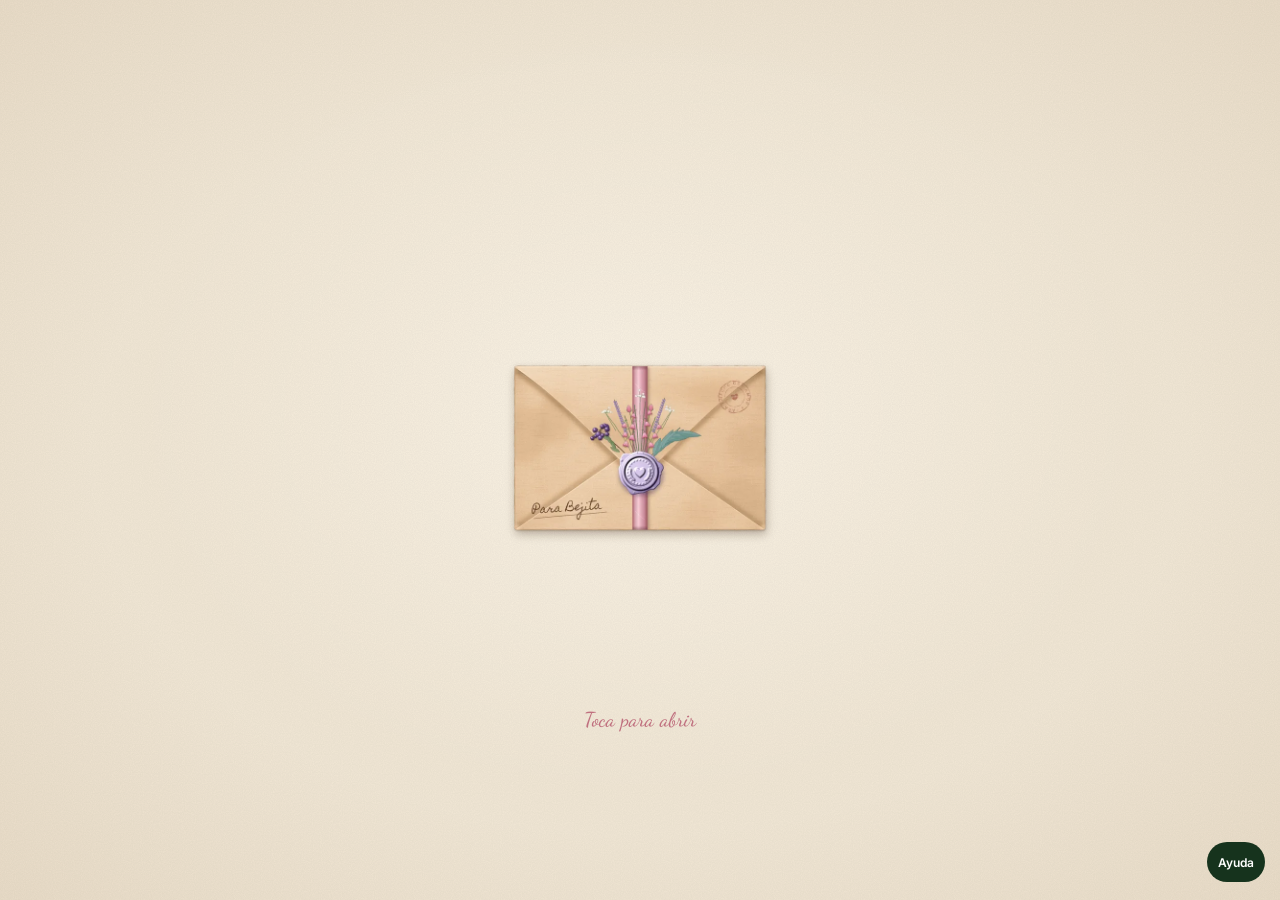
==== commit 1a5e779a: "Publicación: fuera de buscadores y sin procesar con Jekyll Co-Authored-By: Claude Opus 5.5 <noreply@" ====
--- a/index.html
+++ b/index.html
@@ -5,6 +5,8 @@
   <meta name="viewport" content="width=device-width, initial-scale=1, viewport-fit=cover">
   <title>Canciones para ti</title>
   <meta name="description" content="Un mixtape para Bejita">
+  <!-- regalo privado: que no aparezca en buscadores -->
+  <meta name="robots" content="noindex, nofollow">
   <meta name="theme-color" content="#EFE5D3">
   <!-- Vista previa para WhatsApp y redes (los rastreadores no ejecutan JS, por eso va aquí) -->
   <meta property="og:type" content="website">
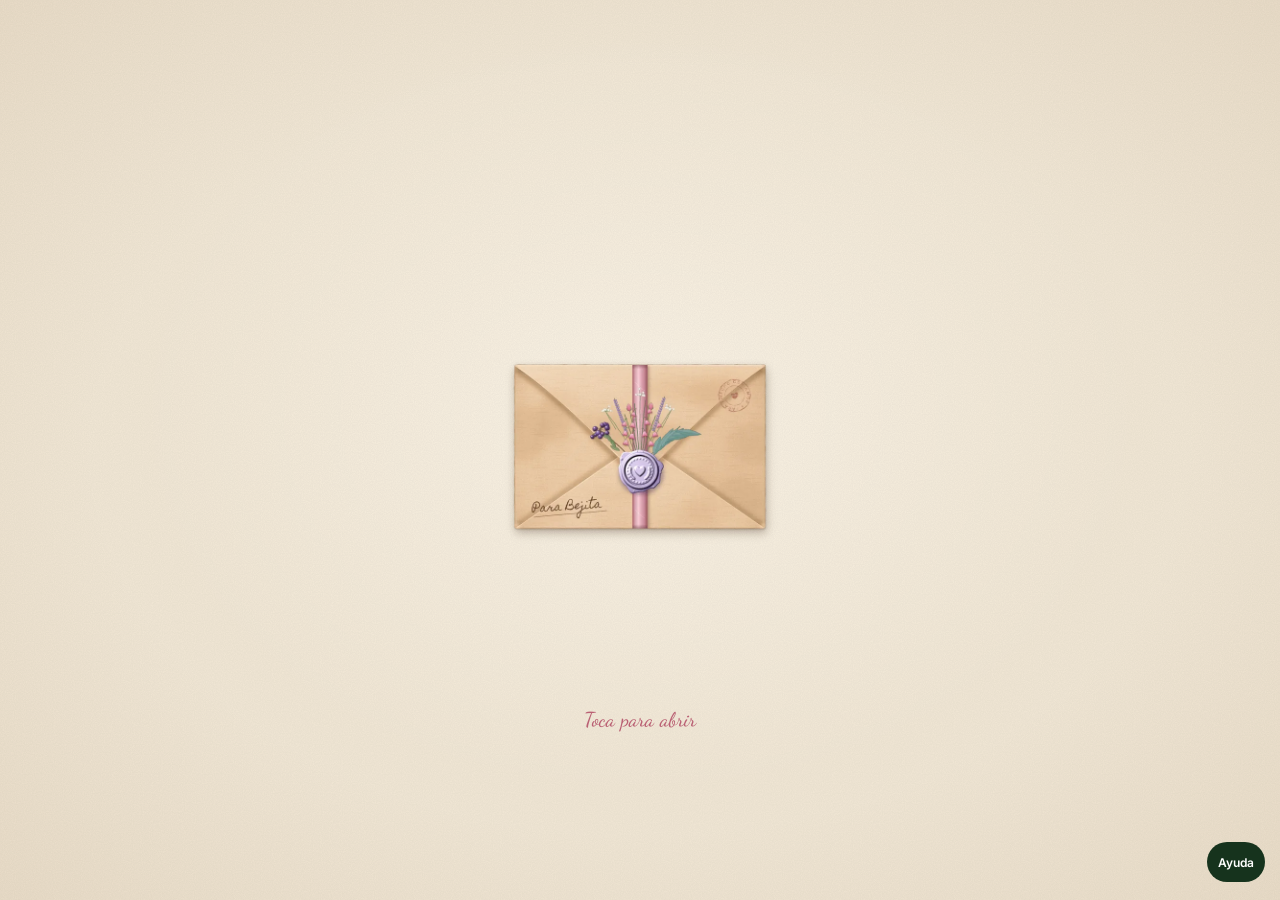
==== commit 81f99239: "Carga por prioridad: el sobre primero, luego flores, tarjeta y canción La pantalla inicial ya no esp" ====
--- a/index.html
+++ b/index.html
@@ -17,6 +17,9 @@
   <meta property="og:image:height" content="630">
   <link rel="icon" href="data:image/svg+xml,%3Csvg xmlns='http://www.w3.org/2000/svg' viewBox='0 0 32 32'%3E%3Cpath fill='%23F7A8C0' d='M16 28.5S3.5 21 3.5 11.8A6.8 6.8 0 0 1 16 8.1a6.8 6.8 0 0 1 12.5 3.7C28.5 21 16 28.5 16 28.5z'/%3E%3C/svg%3E">
   <link rel="stylesheet" href="css/styles.css">
+  <!-- lo primero que se ve: el sobre; se pide antes que todo lo demás -->
+  <link rel="preload" href="img/sobre-cerrado.webp" as="image" type="image/webp" fetchpriority="high">
+  <link rel="preload" href="img/sobre-abierto.webp" as="image" type="image/webp">
 </head>
 <body data-screen="LOADING">
 
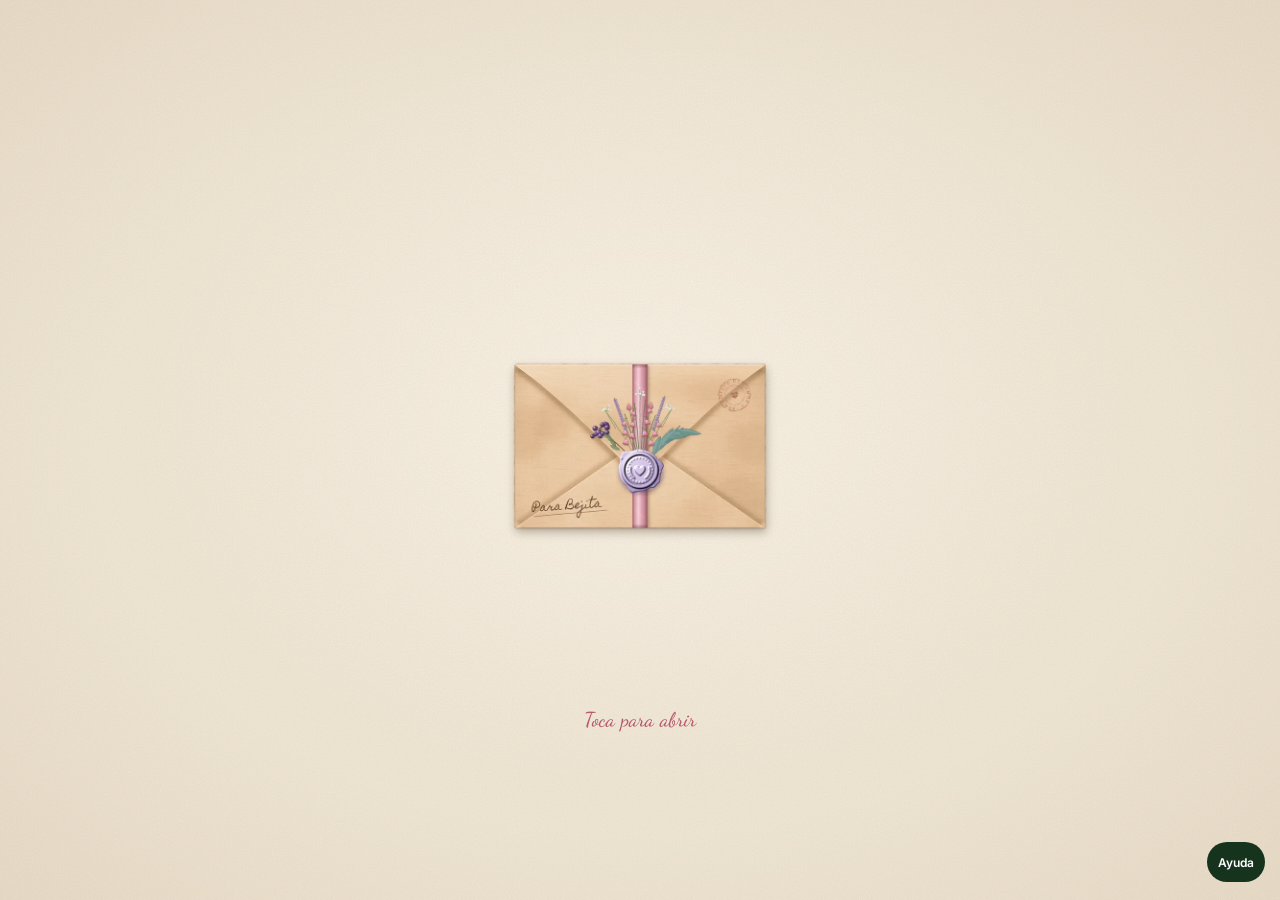
==== commit ea9e4660: "Flores del muro rediseñadas: más elegantes y con volumen - 20 flores nuevas pintadas con volumen (de" ====
--- a/index.html
+++ b/index.html
@@ -16,10 +16,10 @@
   <meta property="og:image:width" content="1200">
   <meta property="og:image:height" content="630">
   <link rel="icon" href="data:image/svg+xml,%3Csvg xmlns='http://www.w3.org/2000/svg' viewBox='0 0 32 32'%3E%3Cpath fill='%23F7A8C0' d='M16 28.5S3.5 21 3.5 11.8A6.8 6.8 0 0 1 16 8.1a6.8 6.8 0 0 1 12.5 3.7C28.5 21 16 28.5 16 28.5z'/%3E%3C/svg%3E">
-  <link rel="stylesheet" href="css/styles.css">
+  <link rel="stylesheet" href="css/styles.css?v=6">
   <!-- lo primero que se ve: el sobre; se pide antes que todo lo demás -->
-  <link rel="preload" href="img/sobre-cerrado.webp" as="image" type="image/webp" fetchpriority="high">
-  <link rel="preload" href="img/sobre-abierto.webp" as="image" type="image/webp">
+  <link rel="preload" href="img/sobre-cerrado.webp?v=6" as="image" type="image/webp" fetchpriority="high">
+  <link rel="preload" href="img/sobre-abierto.webp?v=6" as="image" type="image/webp">
 </head>
 <body data-screen="LOADING">
 
@@ -168,9 +168,9 @@
     </article>
   </div>
 
-  <script src="js/config.js"></script>
-  <script src="js/letra.js"></script>
+  <script src="js/config.js?v=6"></script>
+  <script src="js/letra.js?v=6"></script>
   <script src="js/vendor/gsap.min.js"></script>
-  <script src="js/main.js"></script>
+  <script src="js/main.js?v=6"></script>
 </body>
 </html>
--- a/css/styles.css
+++ b/css/styles.css
@@ -499,9 +499,13 @@
   top: 82%;
   translate: -50% -50%;
   z-index: 200;
-  color: rgba(255, 255, 255, .8);
-  /* sombra de la especificación + un contorno suave para que se lea sobre los pétalos */
-  text-shadow: 0 1px 6px rgba(120, 40, 60, .35), 0 0 2px rgba(110, 30, 55, .55), 0 1px 12px rgba(110, 30, 55, .35);
+  /* cápsula translúcida: se lee igual sobre flores claras u oscuras */
+  padding: 5px 20px 8px;
+  border-radius: 999px;
+  background: rgba(74, 24, 48, .38);
+  box-shadow: 0 4px 18px rgba(60, 14, 34, .22), inset 0 0 0 1px rgba(255, 255, 255, .18);
+  color: #fff;
+  text-shadow: 0 1px 4px rgba(60, 10, 30, .45);
   opacity: 0;
 }
 
@@ -520,6 +524,15 @@
   text-shadow: 0 0 2px rgba(100, 25, 50, .6), 0 1px 6px rgba(120, 40, 60, .5), 0 2px 22px rgba(90, 30, 50, .5);
   pointer-events: none;
   opacity: 0;
+}
+/* velo suave detrás del mensaje final para que destaque sobre las flores claras */
+.wall__finale::before {
+  content: "";
+  position: absolute;
+  inset: -34px -56px;
+  z-index: -1;
+  border-radius: 50%;
+  background: radial-gradient(closest-side, rgba(74, 24, 48, .5), rgba(74, 24, 48, .28) 55%, rgba(74, 24, 48, 0));
 }
 .wall__finale-1 { font-size: 34px; line-height: 1.2; }
 .wall__finale-2 { margin-top: 6px; font-size: 18px; }
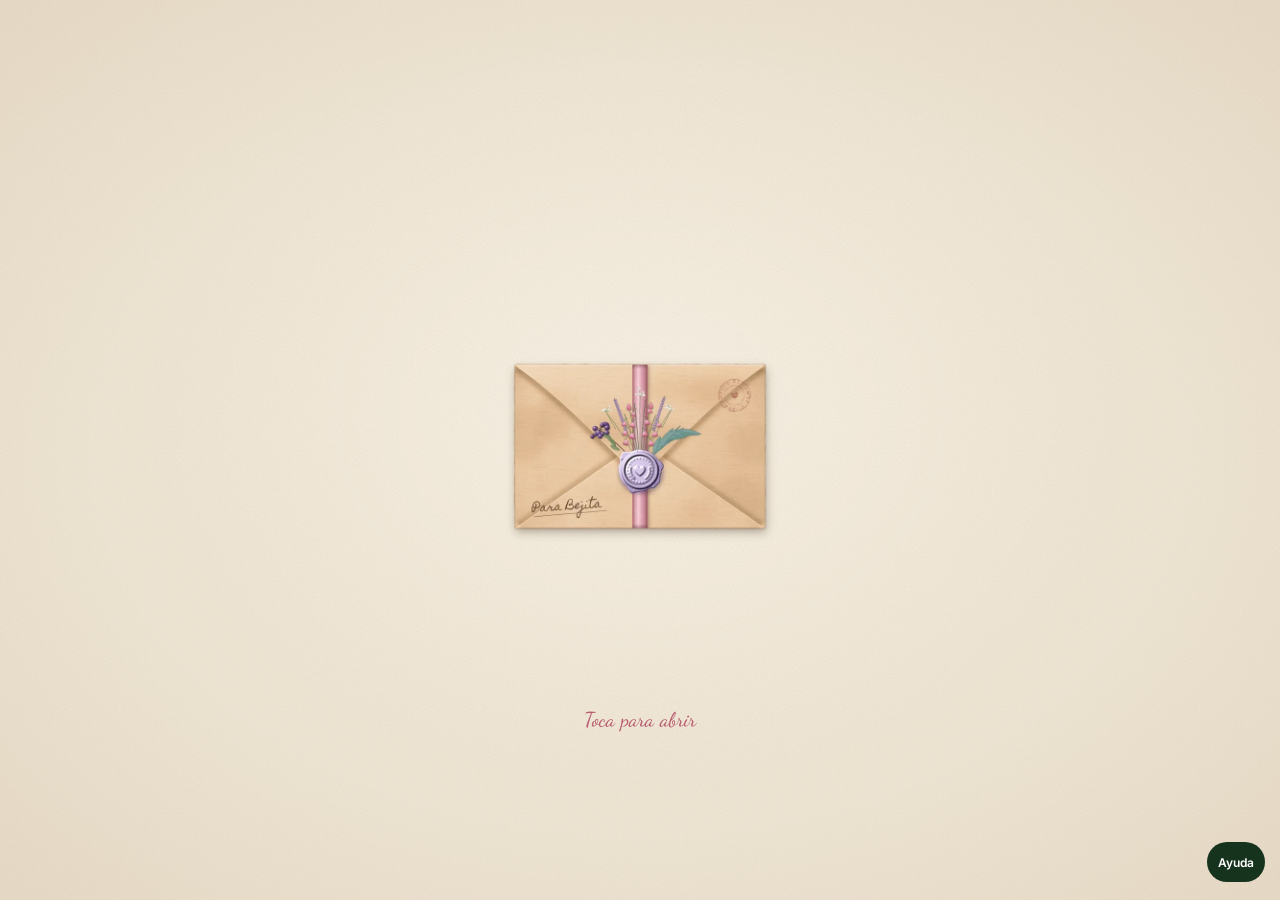
==== commit b088506d: "Flores realistas: el muro y la caja de flores con flores fotográficas - 20 flores nuevas con aspecto" ====
--- a/index.html
+++ b/index.html
@@ -16,10 +16,10 @@
   <meta property="og:image:width" content="1200">
   <meta property="og:image:height" content="630">
   <link rel="icon" href="data:image/svg+xml,%3Csvg xmlns='http://www.w3.org/2000/svg' viewBox='0 0 32 32'%3E%3Cpath fill='%23F7A8C0' d='M16 28.5S3.5 21 3.5 11.8A6.8 6.8 0 0 1 16 8.1a6.8 6.8 0 0 1 12.5 3.7C28.5 21 16 28.5 16 28.5z'/%3E%3C/svg%3E">
-  <link rel="stylesheet" href="css/styles.css?v=6">
+  <link rel="stylesheet" href="css/styles.css?v=7">
   <!-- lo primero que se ve: el sobre; se pide antes que todo lo demás -->
-  <link rel="preload" href="img/sobre-cerrado.webp?v=6" as="image" type="image/webp" fetchpriority="high">
-  <link rel="preload" href="img/sobre-abierto.webp?v=6" as="image" type="image/webp">
+  <link rel="preload" href="img/sobre-cerrado.webp?v=7" as="image" type="image/webp" fetchpriority="high">
+  <link rel="preload" href="img/sobre-abierto.webp?v=7" as="image" type="image/webp">
 </head>
 <body data-screen="LOADING">
 
@@ -168,9 +168,9 @@
     </article>
   </div>
 
-  <script src="js/config.js?v=6"></script>
-  <script src="js/letra.js?v=6"></script>
+  <script src="js/config.js?v=7"></script>
+  <script src="js/letra.js?v=7"></script>
   <script src="js/vendor/gsap.min.js"></script>
-  <script src="js/main.js?v=6"></script>
+  <script src="js/main.js?v=7"></script>
 </body>
 </html>
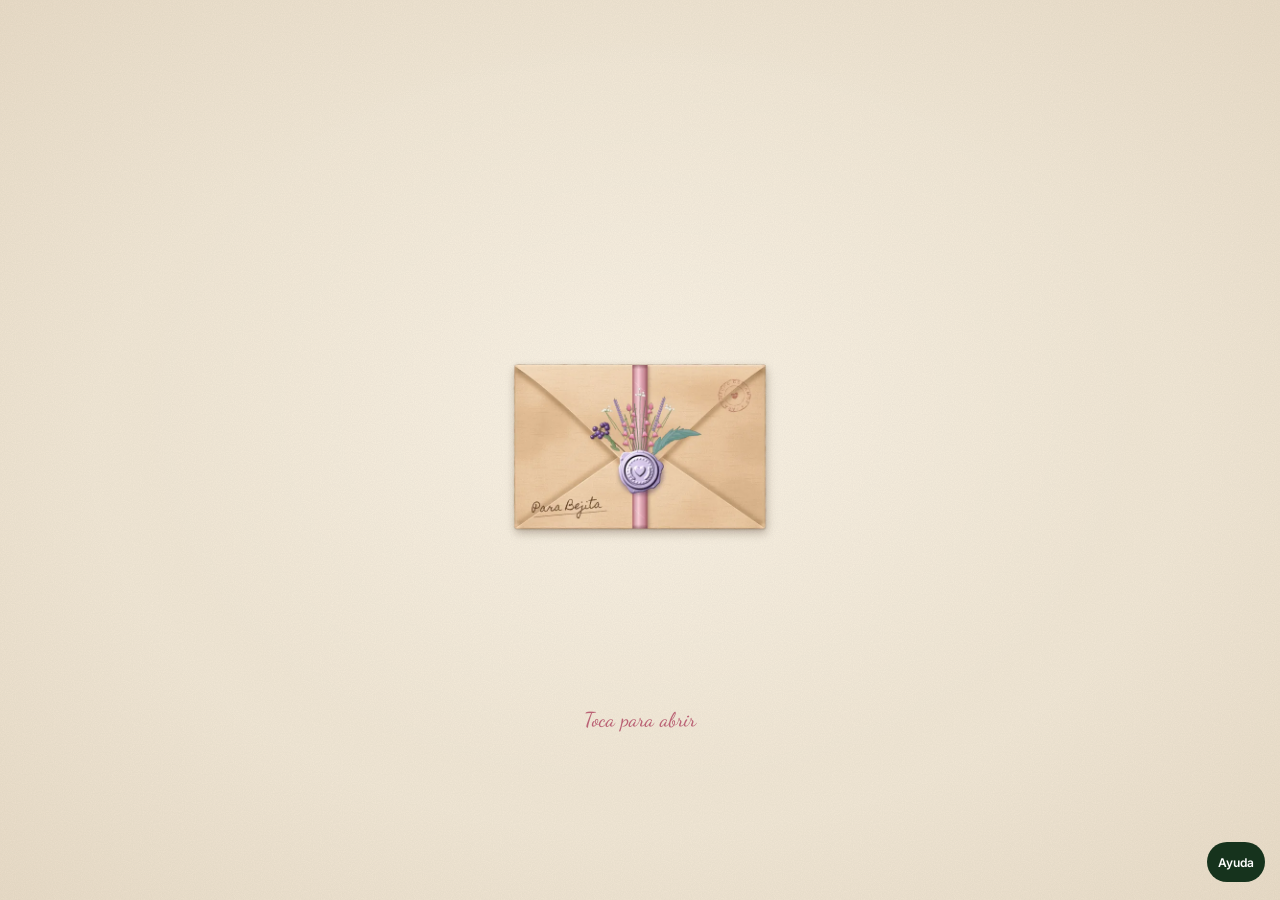
==== commit bc0cbf0c: "Flores realistas también en la segunda parte - Casete: flores naturales prensadas en la etiqueta (ra" ====
--- a/index.html
+++ b/index.html
@@ -16,10 +16,10 @@
   <meta property="og:image:width" content="1200">
   <meta property="og:image:height" content="630">
   <link rel="icon" href="data:image/svg+xml,%3Csvg xmlns='http://www.w3.org/2000/svg' viewBox='0 0 32 32'%3E%3Cpath fill='%23F7A8C0' d='M16 28.5S3.5 21 3.5 11.8A6.8 6.8 0 0 1 16 8.1a6.8 6.8 0 0 1 12.5 3.7C28.5 21 16 28.5 16 28.5z'/%3E%3C/svg%3E">
-  <link rel="stylesheet" href="css/styles.css?v=7">
+  <link rel="stylesheet" href="css/styles.css?v=8">
   <!-- lo primero que se ve: el sobre; se pide antes que todo lo demás -->
-  <link rel="preload" href="img/sobre-cerrado.webp?v=7" as="image" type="image/webp" fetchpriority="high">
-  <link rel="preload" href="img/sobre-abierto.webp?v=7" as="image" type="image/webp">
+  <link rel="preload" href="img/sobre-cerrado.webp?v=8" as="image" type="image/webp" fetchpriority="high">
+  <link rel="preload" href="img/sobre-abierto.webp?v=8" as="image" type="image/webp">
 </head>
 <body data-screen="LOADING">
 
@@ -168,9 +168,9 @@
     </article>
   </div>
 
-  <script src="js/config.js?v=7"></script>
-  <script src="js/letra.js?v=7"></script>
+  <script src="js/config.js?v=8"></script>
+  <script src="js/letra.js?v=8"></script>
   <script src="js/vendor/gsap.min.js"></script>
-  <script src="js/main.js?v=7"></script>
+  <script src="js/main.js?v=8"></script>
 </body>
 </html>
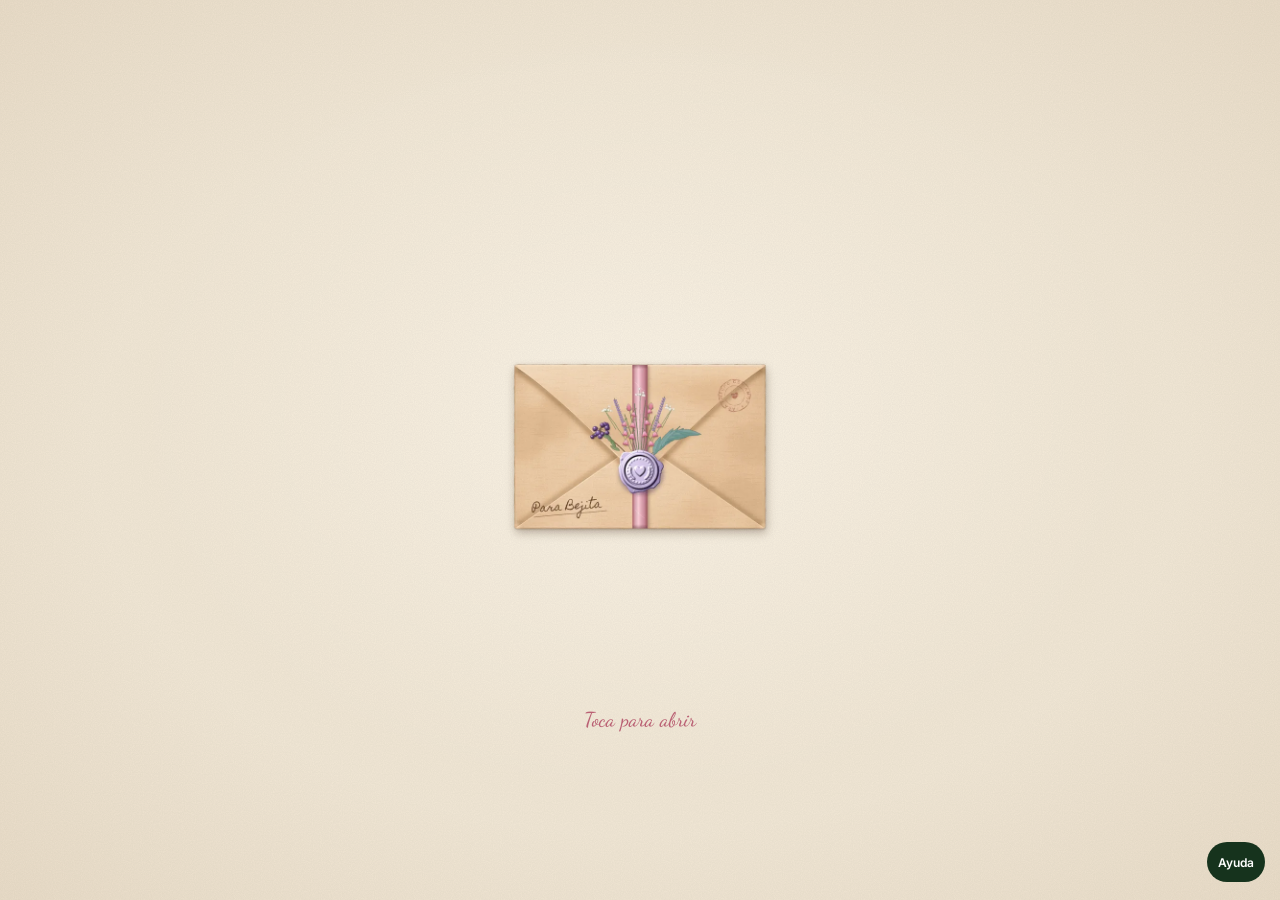
==== commit 36d3a05a: "Floreros y ramitos coherentes: arreglos fotografiados de una sola pieza - Habitación: florero alto c" ====
--- a/index.html
+++ b/index.html
@@ -16,10 +16,10 @@
   <meta property="og:image:width" content="1200">
   <meta property="og:image:height" content="630">
   <link rel="icon" href="data:image/svg+xml,%3Csvg xmlns='http://www.w3.org/2000/svg' viewBox='0 0 32 32'%3E%3Cpath fill='%23F7A8C0' d='M16 28.5S3.5 21 3.5 11.8A6.8 6.8 0 0 1 16 8.1a6.8 6.8 0 0 1 12.5 3.7C28.5 21 16 28.5 16 28.5z'/%3E%3C/svg%3E">
-  <link rel="stylesheet" href="css/styles.css?v=8">
+  <link rel="stylesheet" href="css/styles.css?v=9">
   <!-- lo primero que se ve: el sobre; se pide antes que todo lo demás -->
-  <link rel="preload" href="img/sobre-cerrado.webp?v=8" as="image" type="image/webp" fetchpriority="high">
-  <link rel="preload" href="img/sobre-abierto.webp?v=8" as="image" type="image/webp">
+  <link rel="preload" href="img/sobre-cerrado.webp?v=9" as="image" type="image/webp" fetchpriority="high">
+  <link rel="preload" href="img/sobre-abierto.webp?v=9" as="image" type="image/webp">
 </head>
 <body data-screen="LOADING">
 
@@ -168,9 +168,9 @@
     </article>
   </div>
 
-  <script src="js/config.js?v=8"></script>
-  <script src="js/letra.js?v=8"></script>
+  <script src="js/config.js?v=9"></script>
+  <script src="js/letra.js?v=9"></script>
   <script src="js/vendor/gsap.min.js"></script>
-  <script src="js/main.js?v=8"></script>
+  <script src="js/main.js?v=9"></script>
 </body>
 </html>
